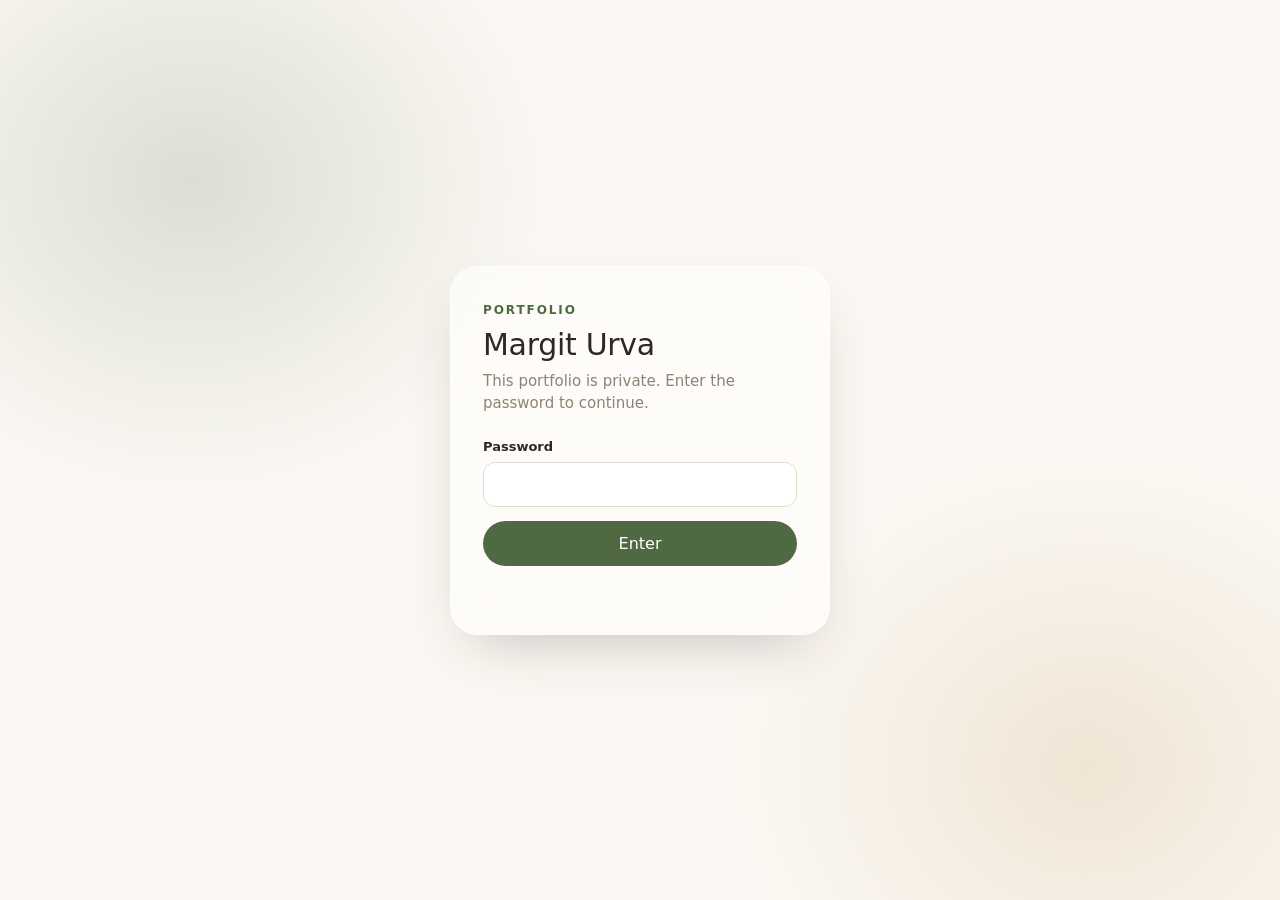
==== index.html @ ab7af3b2 "Publish encrypted portfolio (667d211)" ====
<!doctype html>
<html lang="en">
<head>
  <meta charset="utf-8">
  <meta name="viewport" content="width=device-width, initial-scale=1">
  <meta name="robots" content="noindex, nofollow">
  <title>Margit Urva — Portfolio</title>
  <style>
    :root { --ink: #2e2822; --muted: #8e8274; --bg: #fbf8f3; --line: #e5dccf; --accent: #4f6a43; --soft: #ebdfcf; }
    * { box-sizing: border-box; }
    body {
      margin: 0; min-height: 100vh; display: grid; place-items: center; padding: 16px;
      font-family: system-ui, -apple-system, "Segoe UI", Roboto, sans-serif; color: var(--ink);
      background:
        radial-gradient(40% 50% at 15% 20%, rgba(79, 106, 67, 0.18), transparent 70%),
        radial-gradient(40% 50% at 85% 85%, rgba(201, 164, 106, 0.22), transparent 70%),
        var(--bg);
    }
    .gate {
      width: 100%; max-width: 380px; padding: 36px 32px; border-radius: 28px;
      background: rgba(255, 255, 255, 0.55); border: 1px solid rgba(255, 255, 255, 0.8);
      backdrop-filter: blur(24px) saturate(1.5); -webkit-backdrop-filter: blur(24px) saturate(1.5);
      box-shadow: 0 24px 60px -24px rgba(46, 40, 34, 0.3);
    }
    .eyebrow { font-size: 12px; font-weight: 600; letter-spacing: 0.16em; text-transform: uppercase; color: var(--accent); margin: 0 0 10px; }
    h1 { font-size: 30px; font-weight: 400; letter-spacing: -0.01em; margin: 0 0 8px; }
    p.hint { margin: 0 0 24px; color: var(--muted); font-size: 15px; line-height: 1.5; }
    label { display: block; font-size: 13px; font-weight: 600; margin-bottom: 8px; }
    input {
      width: 100%; font: inherit; font-size: 16px; padding: 12px 14px; border-radius: 12px;
      border: 1px solid var(--line); background: #fff; color: var(--ink);
    }
    input:focus { outline: 3px solid rgba(79, 106, 67, 0.35); border-color: var(--accent); }
    button {
      margin-top: 14px; width: 100%; font: inherit; font-size: 16px; font-weight: 500; padding: 13px;
      border: 0; border-radius: 999px; background: var(--accent); color: #fff; cursor: pointer;
    }
    button[disabled] { opacity: 0.6; cursor: progress; }
    .error { min-height: 20px; margin: 12px 0 0; font-size: 14px; color: #a2452f; }
    .loading { color: var(--muted); font-size: 15px; }
  </style>
</head>
<body>
  <noscript>This portfolio needs JavaScript to open.</noscript>
  <form class="gate" id="gate" hidden>
    <p class="eyebrow">Portfolio</p>
    <h1>Margit Urva</h1>
    <p class="hint">This portfolio is private. Enter the password to continue.</p>
    <label for="pw">Password</label>
    <input id="pw" type="password" autocomplete="current-password" required autofocus>
    <button type="submit">Enter</button>
    <p class="error" id="err" role="alert"></p>
  </form>
  <p class="loading" id="loading">Loading…</p>

  <script>
  (async () => {
    const KEY_STORE = "portfolio-key";
    const gate = document.getElementById("gate");
    const loading = document.getElementById("loading");
    const err = document.getElementById("err");
    const fromB64 = (s) => Uint8Array.from(atob(s), (c) => c.charCodeAt(0));
    const toB64 = (buf) => btoa(String.fromCharCode(...new Uint8Array(buf)));

    const meta = await (await fetch("m.json", { cache: "no-store" })).json();

    async function decrypt(key, bytes) {
      return crypto.subtle.decrypt({ name: "AES-GCM", iv: bytes.slice(0, 12) }, key, bytes.slice(12));
    }
    async function deriveKey(password) {
      const base = await crypto.subtle.importKey("raw", new TextEncoder().encode(password), "PBKDF2", false, ["deriveKey"]);
      return crypto.subtle.deriveKey(
        { name: "PBKDF2", salt: fromB64(meta.salt), iterations: meta.iterations, hash: "SHA-256" },
        base, { name: "AES-GCM", length: 256 }, true, ["decrypt"]
      );
    }
    async function openManifest(key) {
      return JSON.parse(new TextDecoder().decode(await decrypt(key, fromB64(meta.data))));
    }

    // Remember the derived key (never the password) for this browser tab
    async function storedKey() {
      try {
        const raw = sessionStorage.getItem(KEY_STORE);
        return raw ? await crypto.subtle.importKey("raw", fromB64(raw), "AES-GCM", true, ["decrypt"]) : null;
      } catch (e) { return null; }
    }

    async function render(key, manifest) {
      const params = new URLSearchParams(location.search);
      let page = (params.get("p") || "index.html").replace(/^\/+/, "");
      if (!manifest[page]) page = "index.html";
      const dir = page.includes("/") ? page.slice(0, page.lastIndexOf("/") + 1) : "";

      const cache = new Map();
      const fileBytes = async (path) => decrypt(key, new Uint8Array(await (await fetch("d/" + manifest[path].id)).arrayBuffer()));
      const blobUrl = (path, fromDir) => {
        if (cache.has(path)) return cache.get(path);
        const p = (async () => {
          let body = await fileBytes(path);
          if (manifest[path].type === "text/css") {
            // Point url(...) references inside the stylesheet at decrypted blobs too
            let css = new TextDecoder().decode(body);
            const cssDir = path.slice(0, path.lastIndexOf("/") + 1);
            const refs = [...css.matchAll(/url\((['"]?)([^'")]+)\1\)/g)];
            for (const [whole, , ref] of refs) {
              const target = resolve(ref, cssDir);
              if (target && manifest[target.path]) css = css.split(whole).join(`url("${await blobUrl(target.path)}")`);
            }
            body = new TextEncoder().encode(css);
          }
          return URL.createObjectURL(new Blob([body], { type: manifest[path].type }));
        })();
        cache.set(path, p);
        return p;
      };
      function resolve(ref, fromDir) {
        if (/^(https?:|mailto:|tel:|data:|blob:|javascript:|#)/i.test(ref)) return null;
        const u = new URL(ref, "https://site.invalid/" + fromDir);
        let path = decodeURIComponent(u.pathname.slice(1));
        if (path === "" || path.endsWith("/")) path += "index.html";
        return { path, hash: u.hash };
      }

      const html = new TextDecoder().decode(await fileBytes(page));
      const doc = new DOMParser().parseFromString(html, "text/html");
      const jobs = [];
      for (const el of doc.querySelectorAll("[src], [href]")) {
        const attr = el.hasAttribute("src") ? "src" : "href";
        const target = resolve(el.getAttribute(attr), dir);
        if (!target || !manifest[target.path]) continue;
        if (target.path.endsWith(".html")) {
          el.setAttribute(attr, "?p=" + encodeURIComponent(target.path).replace(/%2F/g, "/") + target.hash);
        } else {
          jobs.push(blobUrl(target.path, dir).then((url) => el.setAttribute(attr, url)));
        }
      }
      await Promise.all(jobs);

      const anchor = location.hash.slice(1);
      document.open();
      document.write("<!doctype html>\n" + doc.documentElement.outerHTML);
      document.close();
      if (anchor) setTimeout(() => document.getElementById(anchor)?.scrollIntoView(), 400);
    }

    let key = await storedKey();
    if (key) {
      try { return await render(key, await openManifest(key)); }
      catch (e) { try { sessionStorage.removeItem(KEY_STORE); } catch (_) {} key = null; }
    }

    loading.hidden = true;
    gate.hidden = false;
    gate.addEventListener("submit", async (e) => {
      e.preventDefault();
      const button = gate.querySelector("button");
      button.disabled = true; err.textContent = "";
      try {
        const k = await deriveKey(document.getElementById("pw").value);
        const manifest = await openManifest(k);
        try { sessionStorage.setItem(KEY_STORE, toB64(await crypto.subtle.exportKey("raw", k))); } catch (_) {}
        gate.hidden = true; loading.hidden = false;
        await render(k, manifest);
      } catch (e2) {
        err.textContent = "That password didn't work. Try again.";
        button.disabled = false;
        document.getElementById("pw").select();
      }
    });
  })();
  </script>
</body>
</html>
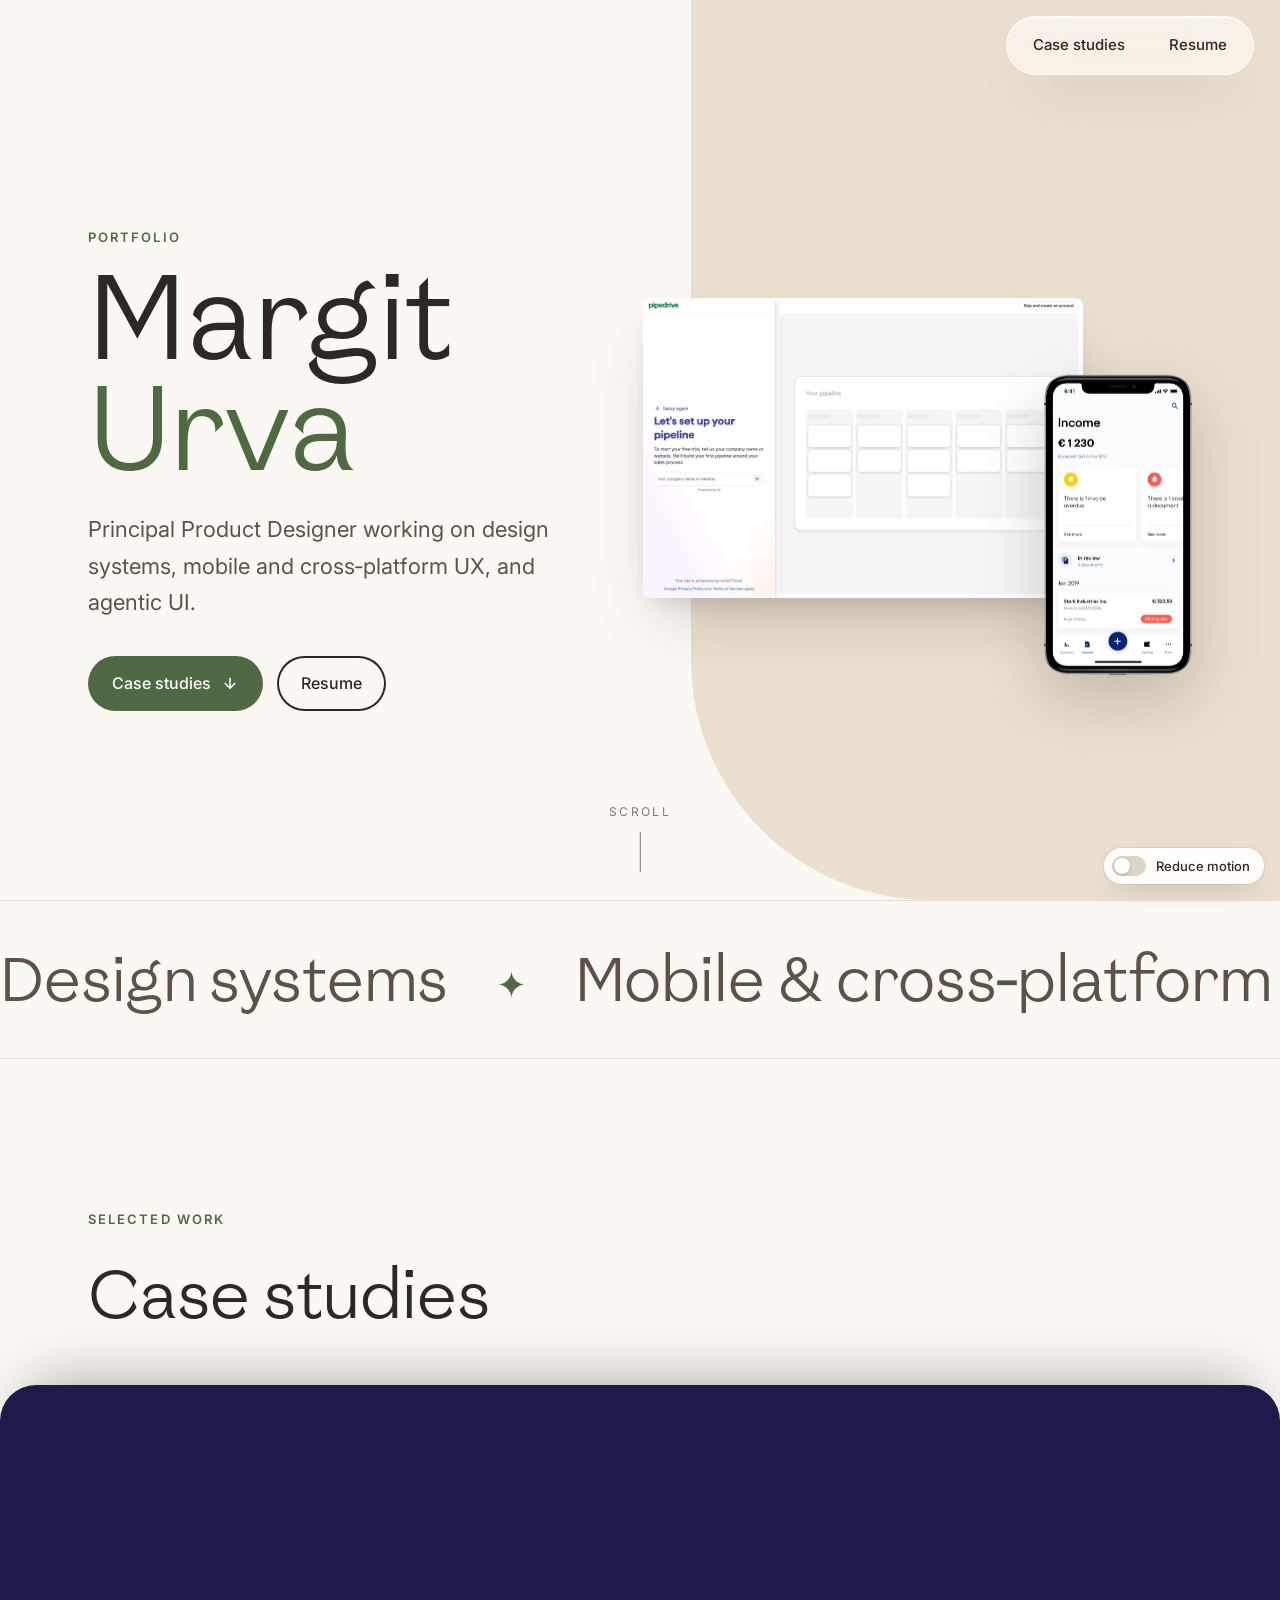
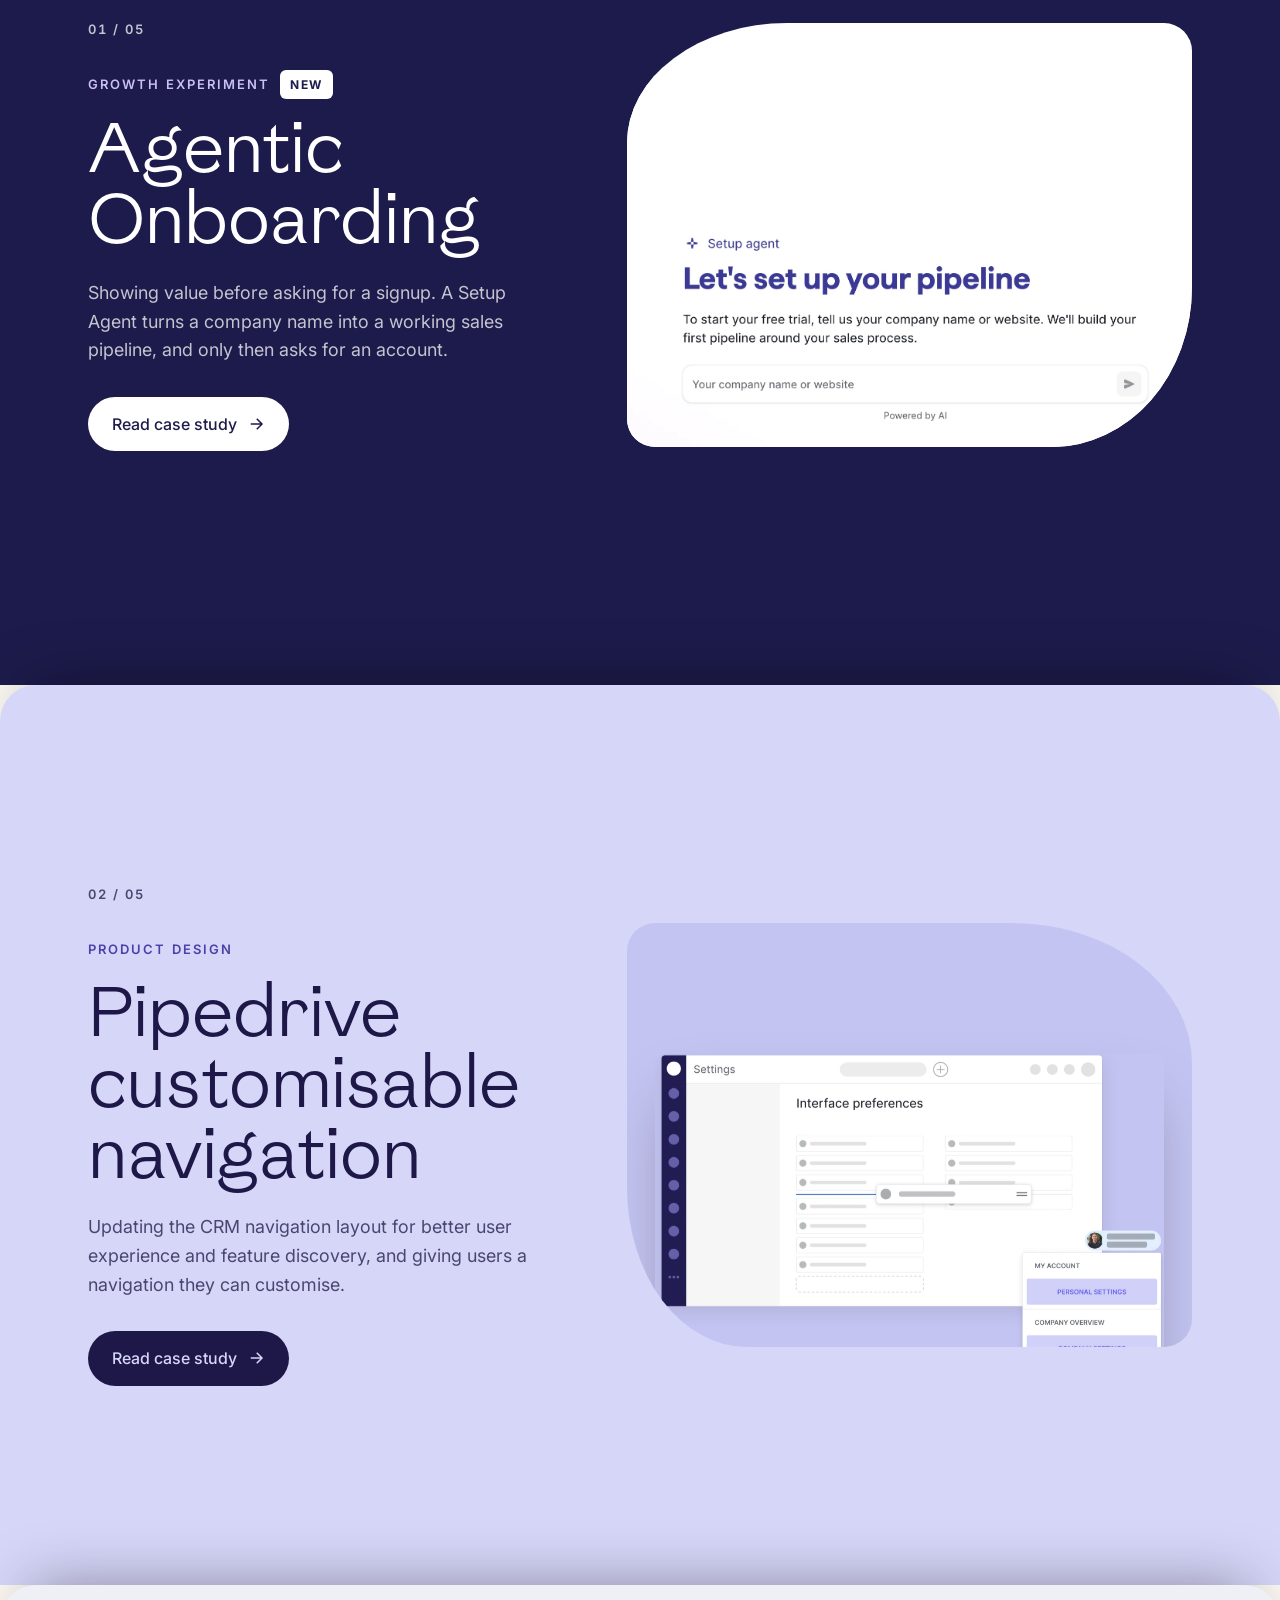
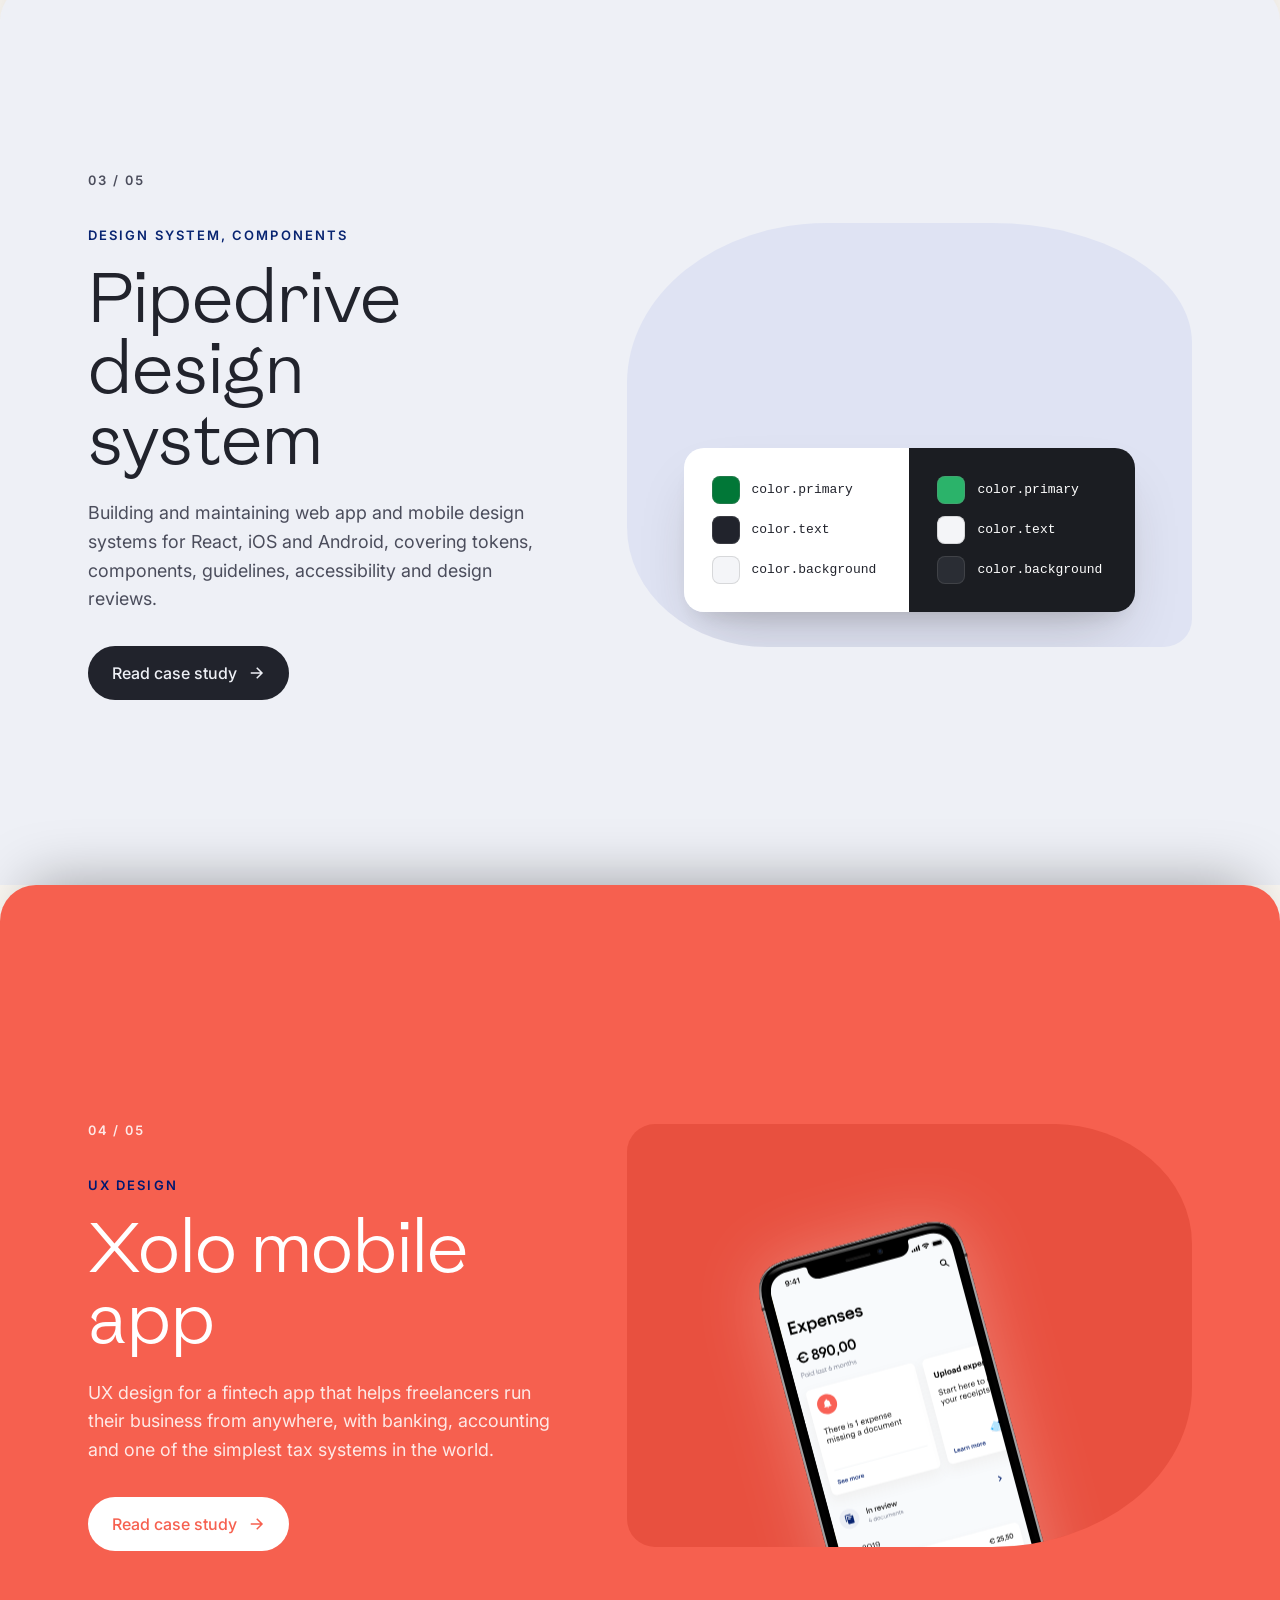
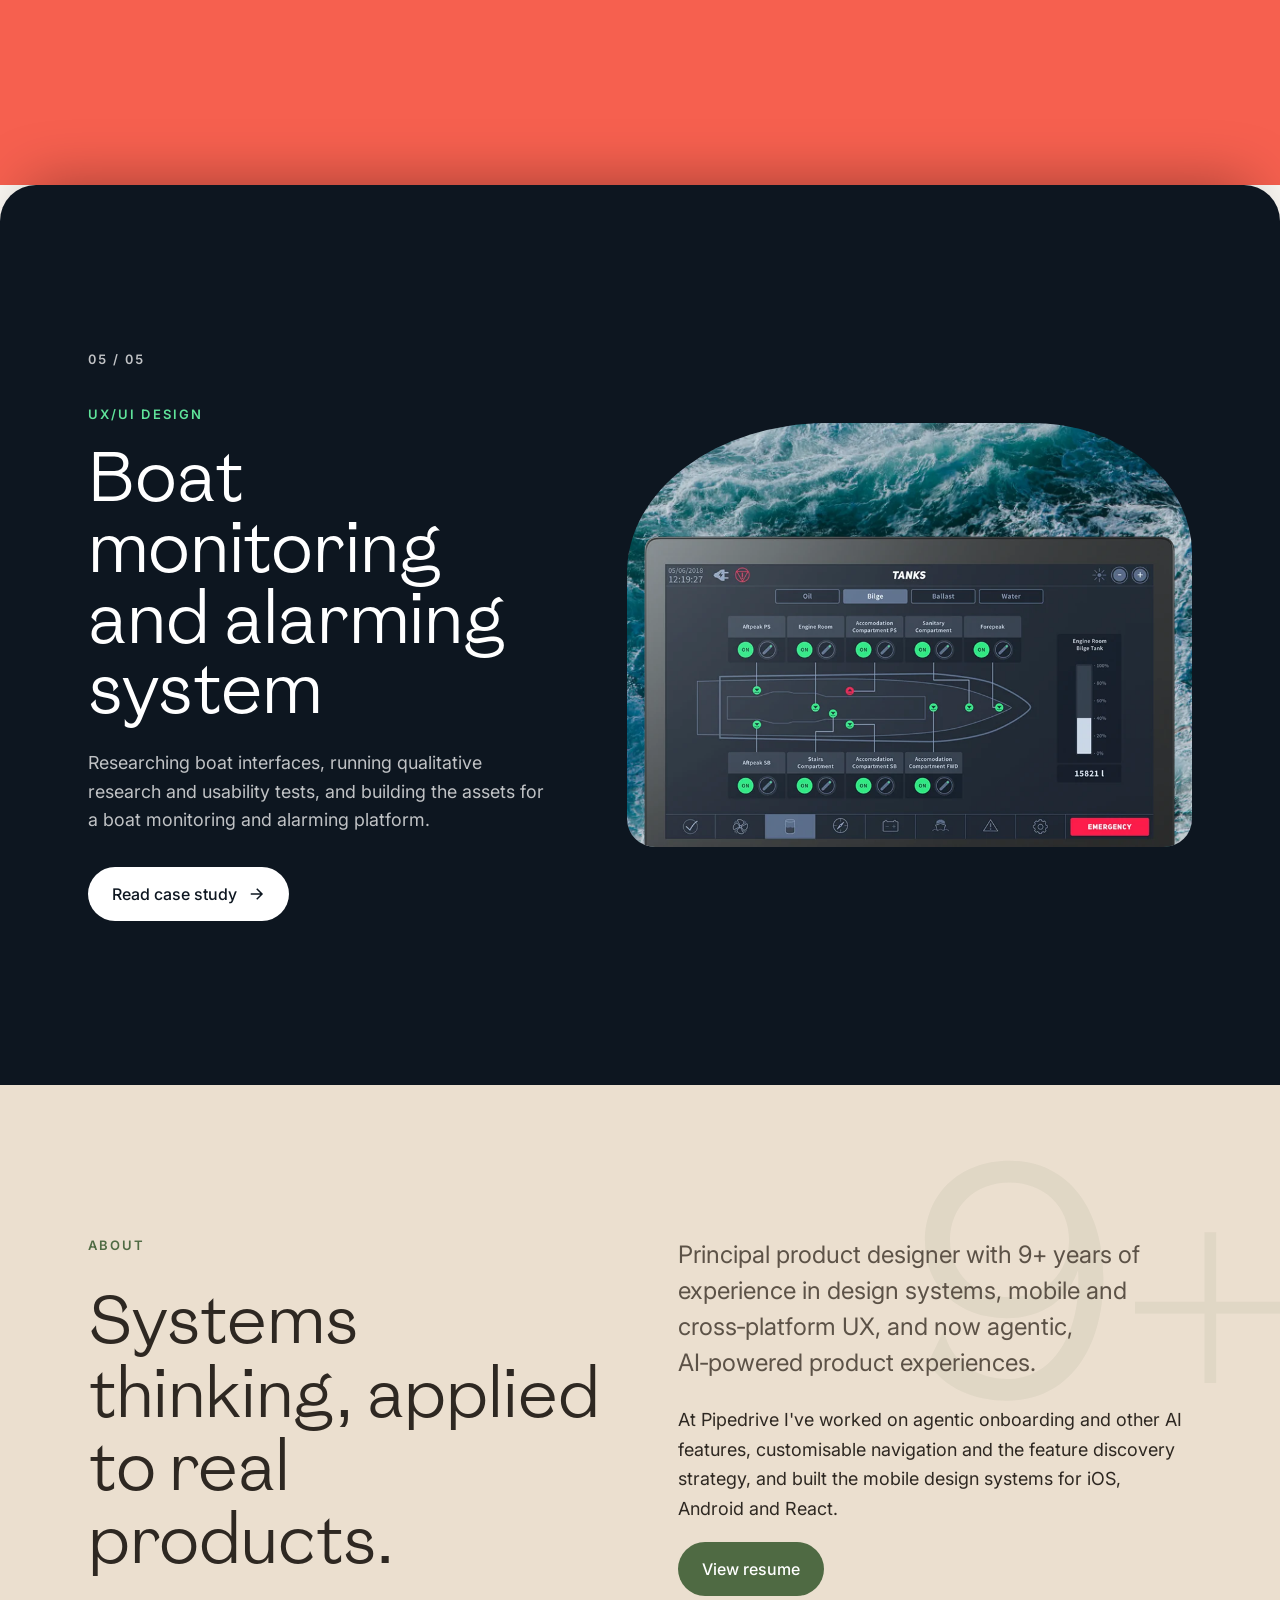
==== commit c62feaef: "Publish portfolio (e7a1ee7)" ====
--- a/index.html
+++ b/index.html
@@ -3,172 +3,183 @@
 <head>
   <meta charset="utf-8">
   <meta name="viewport" content="width=device-width, initial-scale=1">
-  <meta name="robots" content="noindex, nofollow">
   <title>Margit Urva — Portfolio</title>
-  <style>
-    :root { --ink: #2e2822; --muted: #8e8274; --bg: #fbf8f3; --line: #e5dccf; --accent: #4f6a43; --soft: #ebdfcf; }
-    * { box-sizing: border-box; }
-    body {
-      margin: 0; min-height: 100vh; display: grid; place-items: center; padding: 16px;
-      font-family: system-ui, -apple-system, "Segoe UI", Roboto, sans-serif; color: var(--ink);
-      background:
-        radial-gradient(40% 50% at 15% 20%, rgba(79, 106, 67, 0.18), transparent 70%),
-        radial-gradient(40% 50% at 85% 85%, rgba(201, 164, 106, 0.22), transparent 70%),
-        var(--bg);
-    }
-    .gate {
-      width: 100%; max-width: 380px; padding: 36px 32px; border-radius: 28px;
-      background: rgba(255, 255, 255, 0.55); border: 1px solid rgba(255, 255, 255, 0.8);
-      backdrop-filter: blur(24px) saturate(1.5); -webkit-backdrop-filter: blur(24px) saturate(1.5);
-      box-shadow: 0 24px 60px -24px rgba(46, 40, 34, 0.3);
-    }
-    .eyebrow { font-size: 12px; font-weight: 600; letter-spacing: 0.16em; text-transform: uppercase; color: var(--accent); margin: 0 0 10px; }
-    h1 { font-size: 30px; font-weight: 400; letter-spacing: -0.01em; margin: 0 0 8px; }
-    p.hint { margin: 0 0 24px; color: var(--muted); font-size: 15px; line-height: 1.5; }
-    label { display: block; font-size: 13px; font-weight: 600; margin-bottom: 8px; }
-    input {
-      width: 100%; font: inherit; font-size: 16px; padding: 12px 14px; border-radius: 12px;
-      border: 1px solid var(--line); background: #fff; color: var(--ink);
-    }
-    input:focus { outline: 3px solid rgba(79, 106, 67, 0.35); border-color: var(--accent); }
-    button {
-      margin-top: 14px; width: 100%; font: inherit; font-size: 16px; font-weight: 500; padding: 13px;
-      border: 0; border-radius: 999px; background: var(--accent); color: #fff; cursor: pointer;
-    }
-    button[disabled] { opacity: 0.6; cursor: progress; }
-    .error { min-height: 20px; margin: 12px 0 0; font-size: 14px; color: #a2452f; }
-    .loading { color: var(--muted); font-size: 15px; }
-  </style>
+  <meta name="description" content="Margit Urva is a Principal Product Designer specialising in design systems, mobile and cross-platform UX.">
+  <link rel="preconnect" href="https://fonts.googleapis.com">
+  <link rel="preconnect" href="https://fonts.gstatic.com" crossorigin>
+  <link href="https://fonts.googleapis.com/css2?family=Inter:wght@300;400;500;600;700&display=swap" rel="stylesheet">
+  <link rel="stylesheet" href="assets/css/style.css?v=20261107a">
+  <script>try{var m=localStorage.getItem("reduce-motion");if(m==="1"||(m===null&&matchMedia("(prefers-reduced-motion: reduce)").matches))document.documentElement.classList.add("reduce-motion")}catch(e){}</script>
 </head>
-<body>
-  <noscript>This portfolio needs JavaScript to open.</noscript>
-  <form class="gate" id="gate" hidden>
-    <p class="eyebrow">Portfolio</p>
-    <h1>Margit Urva</h1>
-    <p class="hint">This portfolio is private. Enter the password to continue.</p>
-    <label for="pw">Password</label>
-    <input id="pw" type="password" autocomplete="current-password" required autofocus>
-    <button type="submit">Enter</button>
-    <p class="error" id="err" role="alert"></p>
-  </form>
-  <p class="loading" id="loading">Loading…</p>
+<body class="theme-navigation">
+  <a class="skip-link" href="#work">Skip to case studies</a>
 
-  <script>
-  (async () => {
-    const KEY_STORE = "portfolio-key";
-    const gate = document.getElementById("gate");
-    const loading = document.getElementById("loading");
-    const err = document.getElementById("err");
-    const fromB64 = (s) => Uint8Array.from(atob(s), (c) => c.charCodeAt(0));
-    const toB64 = (buf) => btoa(String.fromCharCode(...new Uint8Array(buf)));
+  <header class="site-header">
+    <div class="container">
+      <nav class="nav" aria-label="Main">
+        <a href="#work">Case studies</a>
+        <a href="resume.html">Resume</a>
+      </nav>
+    </div>
+  </header>
 
-    const meta = await (await fetch("m.json", { cache: "no-store" })).json();
+  <main>
+    <!-- Hero -->
+    <section class="home-hero">
+      <div class="home-hero__panel" data-speed="0.08" aria-hidden="true"></div>
 
-    async function decrypt(key, bytes) {
-      return crypto.subtle.decrypt({ name: "AES-GCM", iv: bytes.slice(0, 12) }, key, bytes.slice(12));
-    }
-    async function deriveKey(password) {
-      const base = await crypto.subtle.importKey("raw", new TextEncoder().encode(password), "PBKDF2", false, ["deriveKey"]);
-      return crypto.subtle.deriveKey(
-        { name: "PBKDF2", salt: fromB64(meta.salt), iterations: meta.iterations, hash: "SHA-256" },
-        base, { name: "AES-GCM", length: 256 }, true, ["decrypt"]
-      );
-    }
-    async function openManifest(key) {
-      return JSON.parse(new TextDecoder().decode(await decrypt(key, fromB64(meta.data))));
-    }
+      <div class="container home-hero__inner">
+        <div class="home-hero__text">
+          <p class="eyebrow intro intro--eyebrow">Portfolio</p>
+          <h1 class="intro-name" aria-label="Margit Urva"><span aria-hidden="true"><span class="ch" style="--i:0">M</span><span class="ch" style="--i:1">a</span><span class="ch" style="--i:2">r</span><span class="ch" style="--i:3">g</span><span class="ch" style="--i:4">i</span><span class="ch" style="--i:5">t</span><br><em><span class="ch" style="--i:6">U</span><span class="ch" style="--i:7">r</span><span class="ch kern-rv" style="--i:8">v</span><span class="ch" style="--i:9">a</span></em></span></h1>
+          <p class="home-hero__role intro intro--role">Principal Product Designer working on design systems, mobile and cross‑platform UX, and agentic UI.</p>
+          <div class="home-hero__cta intro intro--cta">
+            <a class="btn" href="#work">Case studies
+              <svg viewBox="0 0 24 24" fill="none" stroke="currentColor" stroke-width="2" aria-hidden="true"><path d="M12 5v14M5 12l7 7 7-7"/></svg>
+            </a>
+            <a class="btn btn--ghost" href="resume.html">Resume</a>
+          </div>
+        </div>
 
-    // Remember the derived key (never the password) for this browser tab
-    async function storedKey() {
-      try {
-        const raw = sessionStorage.getItem(KEY_STORE);
-        return raw ? await crypto.subtle.importKey("raw", fromB64(raw), "AES-GCM", true, ["decrypt"]) : null;
-      } catch (e) { return null; }
-    }
+        <div class="home-hero__stage intro-stage" aria-hidden="true">
+          <img class="stage-shot" src="assets/img/agentic/entry.jpg" alt="" style="width:80%;left:0;top:12%" data-speed="0.06">
+          <img class="stage-phone" src="assets/img/xolo/phone-income.webp" alt="" style="width:27%;right:0;top:30%" data-speed="0.2">
+        </div>
+      </div>
+      <div class="scroll-cue" aria-hidden="true">Scroll</div>
+    </section>
 
-    async function render(key, manifest) {
-      const params = new URLSearchParams(location.search);
-      let page = (params.get("p") || "index.html").replace(/^\/+/, "");
-      if (!manifest[page]) page = "index.html";
-      const dir = page.includes("/") ? page.slice(0, page.lastIndexOf("/") + 1) : "";
+    <div class="marquee" aria-hidden="true">
+      <div class="marquee__track">
+        <span>Design systems</span><span>Mobile &amp; cross‑platform</span><span>Information architecture</span><span>Onboarding</span><span>Usability research</span><span>Accessibility</span>
+        <span>Design systems</span><span>Mobile &amp; cross‑platform</span><span>Information architecture</span><span>Onboarding</span><span>Usability research</span><span>Accessibility</span>
+      </div>
+    </div>
 
-      const cache = new Map();
-      const fileBytes = async (path) => decrypt(key, new Uint8Array(await (await fetch("d/" + manifest[path].id)).arrayBuffer()));
-      const blobUrl = (path, fromDir) => {
-        if (cache.has(path)) return cache.get(path);
-        const p = (async () => {
-          let body = await fileBytes(path);
-          if (manifest[path].type === "text/css") {
-            // Point url(...) references inside the stylesheet at decrypted blobs too
-            let css = new TextDecoder().decode(body);
-            const cssDir = path.slice(0, path.lastIndexOf("/") + 1);
-            const refs = [...css.matchAll(/url\((['"]?)([^'")]+)\1\)/g)];
-            for (const [whole, , ref] of refs) {
-              const target = resolve(ref, cssDir);
-              if (target && manifest[target.path]) css = css.split(whole).join(`url("${await blobUrl(target.path)}")`);
-            }
-            body = new TextEncoder().encode(css);
-          }
-          return URL.createObjectURL(new Blob([body], { type: manifest[path].type }));
-        })();
-        cache.set(path, p);
-        return p;
-      };
-      function resolve(ref, fromDir) {
-        if (/^(https?:|mailto:|tel:|data:|blob:|javascript:|#)/i.test(ref)) return null;
-        const u = new URL(ref, "https://site.invalid/" + fromDir);
-        let path = decodeURIComponent(u.pathname.slice(1));
-        if (path === "" || path.endsWith("/")) path += "index.html";
-        return { path, hash: u.hash };
-      }
+    <!-- Work -->
+    <section class="cases" id="work" aria-label="Case studies">
+      <div class="container cases__intro">
+        <p class="eyebrow reveal">Selected work</p>
+        <h2 class="reveal reveal-delay-1">Case studies</h2>
+      </div>
+      <div class="cases__stack">
+          <a class="case-panel" href="work/agentic-onboarding.html" style="--p-bg:#1d1b4b;--p-ink:#ffffff;--p-muted:rgba(255,255,255,.74);--p-accent:#c9c0f6;--p-tile:#ffffff">
+            <div class="container case-panel__inner">
+              <div class="case-panel__text reveal">
+                <span class="case-panel__index">01 / 05</span>
+                <span class="eyebrow">Growth experiment</span><span class="badge">New</span>
+                <h3>Agentic Onboarding</h3>
+                <p>Showing value before asking for a signup. A Setup Agent turns a company name into a working sales pipeline, and only then asks for an account.</p>
+                <span class="case-panel__cta">Read case study <svg viewBox="0 0 24 24" fill="none" stroke="currentColor" stroke-width="2" aria-hidden="true"><path d="M5 12h14M13 5l7 7-7 7"/></svg></span>
+              </div>
+              <div class="case-panel__media">
+                
+                <div class="case-panel__layer" data-speed="0.14">
+                  <img src="assets/img/agentic/setup-agent-cover.webp" alt="Setup agent entry screen: Let's set up your pipeline" loading="lazy" class="case-panel__cover">
+                </div>
+              </div>
+            </div>
+          </a>
+          <a class="case-panel" href="work/customisable-navigation.html" style="--p-bg:#d6d6f9;--p-ink:#1e1848;--p-muted:#4a4670;--p-accent:#4a42a8;--p-tile:#c4c4f2">
+            <div class="container case-panel__inner">
+              <div class="case-panel__text reveal">
+                <span class="case-panel__index">02 / 05</span>
+                <span class="eyebrow">Product design</span>
+                <h3>Pipedrive customisable navigation</h3>
+                <p>Updating the CRM navigation layout for better user experience and feature discovery, and giving users a navigation they can customise.</p>
+                <span class="case-panel__cta">Read case study <svg viewBox="0 0 24 24" fill="none" stroke="currentColor" stroke-width="2" aria-hidden="true"><path d="M5 12h14M13 5l7 7-7 7"/></svg></span>
+              </div>
+              <div class="case-panel__media">
+                
+                <div class="case-panel__layer" data-speed="0.14">
+                  <img src="assets/img/navigation/interface.webp" alt="Interface preferences page for customising the Pipedrive navigation" loading="lazy" class="case-panel__shot" style="max-width:90%">
+                </div>
+              </div>
+            </div>
+          </a>
+          <a class="case-panel" href="work/design-system.html" style="--p-bg:#eef0f6;--p-ink:#21232c;--p-muted:#4b4d5c;--p-accent:#082471;--p-tile:#dfe3f3">
+            <div class="container case-panel__inner">
+              <div class="case-panel__text reveal">
+                <span class="case-panel__index">03 / 05</span>
+                <span class="eyebrow">Design system, components</span>
+                <h3>Pipedrive design system</h3>
+                <p>Building and maintaining web app and mobile design systems for React, iOS and Android, covering tokens, components, guidelines, accessibility and design reviews.</p>
+                <span class="case-panel__cta">Read case study <svg viewBox="0 0 24 24" fill="none" stroke="currentColor" stroke-width="2" aria-hidden="true"><path d="M5 12h14M13 5l7 7-7 7"/></svg></span>
+              </div>
+              <div class="case-panel__media">
+                
+                <div class="case-panel__layer" data-speed="0.14">
+                  <div class="theme-split" style="width:80%">
+                  <div class="light">
+                    <div class="tok"><i style="background:#017737"></i>color.primary</div>
+                    <div class="tok"><i style="background:#21232c"></i>color.text</div>
+                    <div class="tok"><i style="background:#f4f5f8"></i>color.background</div>
+                  </div>
+                  <div class="dark">
+                    <div class="tok"><i style="background:#2bb36a"></i>color.primary</div>
+                    <div class="tok"><i style="background:#f4f5f8"></i>color.text</div>
+                    <div class="tok"><i style="background:#2a2d34"></i>color.background</div>
+                  </div>
+                </div>
+                </div>
+              </div>
+            </div>
+          </a>
+          <a class="case-panel" href="work/xolo.html" style="--p-bg:#f6604f;--p-ink:#ffffff;--p-muted:rgba(255,255,255,.86);--p-accent:#001870;--p-tile:#e8503f">
+            <div class="container case-panel__inner">
+              <div class="case-panel__text reveal">
+                <span class="case-panel__index">04 / 05</span>
+                <span class="eyebrow">UX design</span>
+                <h3>Xolo mobile app</h3>
+                <p>UX design for a fintech app that helps freelancers run their business from anywhere, with banking, accounting and one of the simplest tax systems in the world.</p>
+                <span class="case-panel__cta">Read case study <svg viewBox="0 0 24 24" fill="none" stroke="currentColor" stroke-width="2" aria-hidden="true"><path d="M5 12h14M13 5l7 7-7 7"/></svg></span>
+              </div>
+              <div class="case-panel__media">
+                
+                <div class="case-panel__layer" data-speed="0.14">
+                  <img src="assets/img/xolo/phone-expenses.svg" alt="Xolo app Expenses screen on an iPhone" loading="lazy" class="case-panel__shot case-panel__shot--plain" style="max-width:80%">
+                </div>
+              </div>
+            </div>
+          </a>
+          <a class="case-panel" href="work/boat-monitoring.html" style="--p-bg:#0d1620;--p-ink:#ffffff;--p-muted:rgba(255,255,255,.74);--p-accent:#5fe39a;--p-tile:#0d1620">
+            <div class="container case-panel__inner">
+              <div class="case-panel__text reveal">
+                <span class="case-panel__index">05 / 05</span>
+                <span class="eyebrow">UX/UI design</span>
+                <h3>Boat monitoring and alarming system</h3>
+                <p>Researching boat interfaces, running qualitative research and usability tests, and building the assets for a boat monitoring and alarming platform.</p>
+                <span class="case-panel__cta">Read case study <svg viewBox="0 0 24 24" fill="none" stroke="currentColor" stroke-width="2" aria-hidden="true"><path d="M5 12h14M13 5l7 7-7 7"/></svg></span>
+              </div>
+              <div class="case-panel__media">
+                <img class="case-panel__bg" src="assets/img/boat/sea.webp" alt="" loading="lazy">
+                <div class="case-panel__layer" style="inset:0; place-items:end center">
+                  <img src="assets/img/boat/tanks.webp" alt="Boat monitoring Tanks view on a console display" loading="lazy" class="case-panel__shot case-panel__shot--plain" style="max-width:94%">
+                </div>
+              </div>
+            </div>
+          </a>
+      </div>
+    </section>
 
-      const html = new TextDecoder().decode(await fileBytes(page));
-      const doc = new DOMParser().parseFromString(html, "text/html");
-      const jobs = [];
-      for (const el of doc.querySelectorAll("[src], [href]")) {
-        const attr = el.hasAttribute("src") ? "src" : "href";
-        const target = resolve(el.getAttribute(attr), dir);
-        if (!target || !manifest[target.path]) continue;
-        if (target.path.endsWith(".html")) {
-          el.setAttribute(attr, "?p=" + encodeURIComponent(target.path).replace(/%2F/g, "/") + target.hash);
-        } else {
-          jobs.push(blobUrl(target.path, dir).then((url) => el.setAttribute(attr, url)));
-        }
-      }
-      await Promise.all(jobs);
+    <!-- About -->
+    <section class="chapter chapter--accent">
+      <span class="ghost" data-speed="-0.2" aria-hidden="true">9+</span>
+      <div class="container split">
+        <div class="reveal">
+          <p class="eyebrow">About</p>
+          <h2>Systems thinking, applied to real products.</h2>
+        </div>
+        <div class="reveal reveal-delay-1">
+          <p class="lead">Principal product designer with 9+ years of experience in design systems, mobile and cross‑platform UX, and now agentic, AI‑powered product experiences.</p>
+          <p>At Pipedrive I've worked on agentic onboarding and other AI features, customisable navigation and the feature discovery strategy, and built the mobile design systems for iOS, Android and React.</p>
+          <a class="btn" href="resume.html">View resume</a>
+        </div>
+      </div>
+    </section>
+  </main>
 
-      const anchor = location.hash.slice(1);
-      document.open();
-      document.write("<!doctype html>\n" + doc.documentElement.outerHTML);
-      document.close();
-      if (anchor) setTimeout(() => document.getElementById(anchor)?.scrollIntoView(), 400);
-    }
 
-    let key = await storedKey();
-    if (key) {
-      try { return await render(key, await openManifest(key)); }
-      catch (e) { try { sessionStorage.removeItem(KEY_STORE); } catch (_) {} key = null; }
-    }
-
-    loading.hidden = true;
-    gate.hidden = false;
-    gate.addEventListener("submit", async (e) => {
-      e.preventDefault();
-      const button = gate.querySelector("button");
-      button.disabled = true; err.textContent = "";
-      try {
-        const k = await deriveKey(document.getElementById("pw").value);
-        const manifest = await openManifest(k);
-        try { sessionStorage.setItem(KEY_STORE, toB64(await crypto.subtle.exportKey("raw", k))); } catch (_) {}
-        gate.hidden = true; loading.hidden = false;
-        await render(k, manifest);
-      } catch (e2) {
-        err.textContent = "That password didn't work. Try again.";
-        button.disabled = false;
-        document.getElementById("pw").select();
-      }
-    });
-  })();
-  </script>
+  <script src="assets/js/main.js?v=20261107a"></script>
 </body>
 </html>
--- a/assets/css/style.css
+++ b/assets/css/style.css
@@ -0,0 +1,982 @@
+/* ==========================================================================
+   Margit Urva — Portfolio
+   Plain CSS, no build step. Per-page themes are set with a class on <body>.
+   ========================================================================== */
+
+/* Headline face: Absans by Collletttivo (SIL OFL 1.1, see assets/fonts/absans/LICENSE.txt).
+   Single weight, so it serves every weight to avoid faux bold. */
+@font-face { font-family: "Absans"; src: url("../fonts/absans/Absans-Regular.woff2") format("woff2"); font-weight: 100 1000; font-style: normal; font-display: swap; }
+
+:root {
+  --ink: #2e2822;
+  --ink-2: #5c5247;
+  --muted: #8e8274;
+  --bg: #fbf8f3;
+  --soft: #f3ede4;
+  --line: #e5dccf;
+
+  --accent: #4f6a43;
+  --accent-ink: #ffffff;
+  --accent-soft: #ebdfcf;
+  --hero-bg: #ebdfcf;
+  --hero-ink: #2e2822;
+
+  --radius: 20px;
+  --radius-sm: 12px;
+  --radius-shot: 8px; /* screenshots and product visuals */
+  --shadow: 0 30px 60px -20px rgba(46, 40, 34, 0.25), 0 12px 24px -12px rgba(46, 40, 34, 0.15);
+  --shadow-sm: 0 8px 24px -10px rgba(46, 40, 34, 0.2);
+
+  --max: 1200px;
+  --gutter: clamp(16px, 4vw, 48px);
+  --font: "Inter", system-ui, -apple-system, "Segoe UI", Roboto, sans-serif;
+  --font-display: "Absans", "Inter", system-ui, sans-serif;
+  --ease: cubic-bezier(0.2, 0.7, 0.1, 1);
+}
+
+/* Per-page themes ------------------------------------------------------- */
+/* Case study palettes, each taken from that project's own designs.
+   --dark drives dark bands and the "next case study" footer section. */
+:root { --dark: #2a241e; --shape: #dcc8b0; }
+
+/* Agentic onboarding: Pipedrive Setup agent indigo, lavender gradient, Pipedrive green */
+.theme-agentic {
+  --ink: #1d1b3a; --ink-2: #4a4866; --muted: #7c7a96;
+  --bg: #fbfaff; --soft: #f3f1fb; --line: #e4e0f3;
+  --accent: #33338f; --accent-soft: #ece8fa;
+  --hero-bg: #1d1b4b; --hero-ink: #ffffff; --dark: #1d1b4b;
+  --glow-a: #8f7fe0; --glow-b: #2a8a4f;
+}
+/* Navigation: interface lavender with the deep indigo navigation rail */
+.theme-nav {
+  --ink: #1e1848; --ink-2: #4a4670; --muted: #7d7a9c;
+  --bg: #fbfbff; --soft: #f2f2fd; --line: #e1e1f3;
+  --accent: #4a42a8; --accent-soft: #e4e4fb;
+  --hero-bg: #d6d6f9; --hero-ink: #1e1848; --dark: #201850; --shape: #c4c4f2;
+}
+/* Design system: DS scheme neutrals, navy and periwinkle */
+.theme-ds {
+  --ink: #21232c; --ink-2: #4b4d5c; --muted: #6f6e85;
+  --bg: #fbfbfc; --soft: #f2f3f7; --line: #e2e4ec;
+  --accent: #082471; --accent-soft: #e6e9fe;
+  --hero-bg: #eef0f6; --hero-ink: #21232c; --dark: #21232c;
+}
+/* Xolo: coral from the original case study, Xolo brand navy */
+.theme-xolo {
+  --ink: #101b3a; --ink-2: #444c63; --muted: #777d8e;
+  --bg: #fbfbfd; --soft: #f3f4f8; --line: #e3e6ee;
+  --accent: #082471; --accent-soft: #ffe4df;
+  --hero-bg: #f6604f; --hero-ink: #ffffff; --dark: #001870;
+}
+/* Boat: console night blues, status green and alarm red */
+.theme-boat {
+  --ink: #121a24; --ink-2: #44505f; --muted: #6b7686;
+  --bg: #f9fafb; --soft: #f1f4f7; --line: #dfe5ec;
+  --accent: #13804a; --accent-soft: #e3edf4;
+  --hero-bg: #0d1620; --hero-ink: #ffffff; --dark: #0d1620;
+  --wave-a: #142233; --wave-b: #1b2c40;
+}
+
+/* Base ------------------------------------------------------------------ */
+*,
+*::before,
+*::after { box-sizing: border-box; }
+
+html { -webkit-text-size-adjust: 100%; scroll-behavior: smooth; }
+html.reduce-motion { scroll-behavior: auto; }
+
+body {
+  margin: 0;
+  font-family: var(--font);
+  font-size: 18px;
+  line-height: 1.65;
+  color: var(--ink);
+  background: var(--bg);
+  overflow-x: hidden;
+  -webkit-font-smoothing: antialiased;
+}
+
+img { max-width: 100%; display: block; }
+a { color: inherit; }
+p { margin: 0 0 1em; }
+h1, h2, h3, h4 { margin: 0; font-weight: 400; letter-spacing: -0.02em; line-height: 1.1; }
+/* Headlines use the display face (Absans); small card and label headings stay in Inter */
+/* Pair adjustment hook for the name (not needed with Absans) */
+.kern-rv { margin-left: 0; }
+/* Display face keeps its own spacing; negative tracking makes letter pairs collide */
+h1, h2, .case-panel h3, .quote, .stat strong, .marquee { font-family: var(--font-display); letter-spacing: 0; font-kerning: normal; }
+
+.container {
+  width: 100%;
+  max-width: var(--max);
+  margin: 0 auto;
+  padding: 0 var(--gutter);
+}
+
+.eyebrow {
+  display: inline-block;
+  font-size: 13px;
+  font-weight: 600;
+  letter-spacing: 0.16em;
+  text-transform: uppercase;
+  color: var(--accent);
+}
+
+.lead { font-size: clamp(20px, 2vw, 24px); line-height: 1.5; color: var(--ink-2); }
+.muted { color: var(--muted); }
+
+.skip-link {
+  position: absolute; left: -999px; top: 8px;
+  background: var(--ink); color: #fff; padding: 8px 14px; border-radius: 8px; z-index: 100;
+}
+.skip-link:focus { left: 8px; }
+
+:focus-visible { outline: 3px solid var(--accent); outline-offset: 3px; border-radius: 4px; }
+
+/* Header: floating action bar ------------------------------------------ */
+.site-header {
+  position: fixed;
+  inset: 16px 0 auto 0;
+  z-index: 50;
+  pointer-events: none; /* only the bar itself takes clicks */
+}
+/* Pinned to the top-right corner of the viewport, independent of the content width */
+.site-header .container { display: flex; justify-content: flex-end; max-width: none; padding: 0 clamp(16px, 2vw, 32px); }
+.nav {
+  pointer-events: auto;
+  display: flex; gap: 4px; padding: 6px;
+  border-radius: 999px;
+  /* Same frosted glass as the resume sidebar, a touch more opaque so the
+     links stay readable over the dark case study headers */
+  background: rgba(255, 255, 255, 0.55);
+  backdrop-filter: blur(28px) saturate(1.6);
+  -webkit-backdrop-filter: blur(28px) saturate(1.6);
+  border: 1px solid rgba(255, 255, 255, 0.75);
+  box-shadow: 0 24px 60px -24px rgba(46, 40, 34, 0.3), inset 0 1px 0 rgba(255, 255, 255, 0.9);
+  transition: box-shadow 0.3s;
+}
+.site-header.is-scrolled .nav {
+  box-shadow: 0 24px 60px -20px rgba(46, 40, 34, 0.4), inset 0 1px 0 rgba(255, 255, 255, 0.9);
+}
+.nav a {
+  text-decoration: none; font-size: 15px; font-weight: 500; color: var(--ink);
+  padding: 10px 20px; border-radius: 999px;
+  transition: background 0.2s, color 0.2s;
+}
+.nav a:hover { background: rgba(46, 40, 34, 0.07); }
+.nav a[aria-current="page"] { background: var(--ink); color: #fff; }
+
+.progress {
+  position: fixed; top: 0; left: 0; height: 3px; width: 100%;
+  background: var(--accent); transform-origin: 0 50%; transform: scaleX(0);
+  z-index: 60;
+}
+
+/* Buttons --------------------------------------------------------------- */
+.btn {
+  display: inline-flex; align-items: center; gap: 10px;
+  padding: 14px 24px; border-radius: 999px;
+  background: var(--accent); color: var(--accent-ink);
+  text-decoration: none; font-weight: 500; font-size: 16px;
+  transition: transform 0.2s var(--ease), box-shadow 0.2s;
+}
+.btn:hover { transform: translateY(-2px); box-shadow: var(--shadow-sm); }
+.btn--ghost { background: transparent; color: inherit; box-shadow: inset 0 0 0 2px currentColor; }
+.btn svg { width: 18px; height: 18px; }
+
+/* Parallax + reveal ----------------------------------------------------- */
+[data-speed] { will-change: transform; }
+
+.reveal { opacity: 0; transform: translateY(48px); transition: opacity 0.9s var(--ease), transform 0.9s var(--ease); }
+.reveal.is-visible { opacity: 1; transform: none; }
+/* When an element both reveals and parallaxes, JS owns transform; only fade. */
+.reveal[data-speed] { transform: none; transition-property: opacity; }
+.reveal-delay-1 { transition-delay: 0.1s; }
+.reveal-delay-2 { transition-delay: 0.2s; }
+.reveal-delay-3 { transition-delay: 0.3s; }
+
+
+/* ==========================================================================
+   Case study hero
+   ========================================================================== */
+.cs-hero {
+  position: relative;
+  min-height: 100vh;
+  min-height: 100svh;
+  display: flex; align-items: center;
+  background: var(--hero-bg);
+  color: var(--hero-ink);
+  overflow: hidden;
+  isolation: isolate;
+}
+.cs-hero__inner {
+  position: relative; z-index: 2;
+  display: grid; grid-template-columns: 1.05fr 1fr; gap: 48px; align-items: center;
+  padding-top: 120px; padding-bottom: 80px;
+}
+.cs-hero .eyebrow { color: inherit; opacity: 0.7; }
+.cs-hero h1 { font-size: clamp(52px, 7.6vw, 112px); font-weight: 400; margin: 16px 0 24px; }
+.cs-hero__sub { font-size: clamp(18px, 1.8vw, 22px); max-width: 34ch; opacity: 0.85; }
+.cs-hero__meta { display: flex; flex-wrap: wrap; gap: 8px; margin-top: 28px; }
+.chip {
+  display: inline-block; padding: 6px 14px; border-radius: 999px;
+  font-size: 14px; font-weight: 500;
+  background: color-mix(in srgb, currentColor 10%, transparent);
+  box-shadow: inset 0 0 0 1px color-mix(in srgb, currentColor 22%, transparent);
+}
+.cs-hero__visual { position: relative; }
+.cs-hero__visual img { border-radius: var(--radius-shot); box-shadow: var(--shadow); }
+
+/* Single header visual that extends towards the right edge on desktop */
+.cs-hero__wide { width: 125%; }
+@media (max-width: 980px) { .cs-hero__wide { width: 100%; } }
+.blob {
+  position: absolute; border-radius: 50%; filter: blur(60px); opacity: 0.55; z-index: -1;
+  pointer-events: none;
+}
+.shape { position: absolute; z-index: 0; pointer-events: none; }
+
+.scroll-cue {
+  position: absolute; left: 50%; bottom: 28px; transform: translateX(-50%);
+  font-size: 12px; letter-spacing: 0.2em; text-transform: uppercase; opacity: 0.6;
+  display: flex; flex-direction: column; align-items: center; gap: 10px; z-index: 2;
+}
+.scroll-cue::after {
+  content: ""; width: 1px; height: 40px; background: currentColor;
+  animation: cue 2s var(--ease) infinite;
+  transform-origin: top;
+}
+@keyframes cue { 0% { transform: scaleY(0); } 50% { transform: scaleY(1); } 100% { transform: scaleY(1); opacity: 0; } }
+
+/* Hero where the visual should dominate: smaller title, wider illustration column that can extend right */
+.cs-hero--wide-visual .cs-hero__inner { grid-template-columns: minmax(0, 0.8fr) minmax(0, 1.2fr); gap: clamp(32px, 4vw, 64px); }
+.cs-hero--wide-visual h1 { font-size: clamp(40px, 4vw, 64px); }
+/* Spill a little to the right but never past the viewport */
+.cs-hero--wide-visual .cs-hero__visual > div { width: min(120%, calc(100% + (100vw - min(100vw, var(--max))) / 2)); max-width: 900px; }
+@media (max-width: 980px) {
+  .cs-hero--wide-visual .cs-hero__inner { grid-template-columns: 1fr; }
+  .cs-hero--wide-visual .cs-hero__visual > div { width: 100%; }
+}
+
+/* Hero whose visual bleeds off the bottom (and right) edge */
+.cs-hero--bleed { align-items: stretch; }
+.cs-hero--bleed .cs-hero__inner { grid-template-columns: 0.85fr 1.15fr; }
+.cs-hero--bleed .cs-hero__visual { align-self: end; margin-bottom: -80px; width: 125%; }
+.cs-hero--bleed .scroll-cue { display: none; }
+.cs-hero--bleed h1 { font-size: clamp(48px, 6vw, 92px); }
+@media (max-width: 980px) {
+  .cs-hero--bleed { min-height: 0; }
+  .cs-hero--bleed .cs-hero__inner { grid-template-columns: 1fr; }
+  .cs-hero--bleed .cs-hero__visual { width: 100%; margin-top: 24px; }
+}
+
+/* Facts strip under hero */
+.facts {
+  display: grid; grid-template-columns: repeat(4, 1fr); gap: 1px;
+  background: var(--line); border-radius: var(--radius); overflow: hidden;
+  margin-top: -64px; position: relative; z-index: 3; box-shadow: var(--shadow);
+}
+.facts > div { background: #fff; padding: 24px 28px; }
+.facts dt { font-size: 12px; font-weight: 600; letter-spacing: 0.14em; text-transform: uppercase; color: var(--muted); margin-bottom: 6px; }
+.facts dd { margin: 0; font-size: 17px; line-height: 1.4; }
+
+/* ==========================================================================
+   Chapters
+   ========================================================================== */
+.chapter {
+  position: relative;
+  padding: clamp(96px, 16vh, 180px) 0;
+  overflow: hidden;
+}
+.chapter--soft { background: var(--soft); }
+.chapter--accent { background: var(--accent-soft); }
+.chapter--dark { background: var(--dark); color: #fff; }
+.chapter--dark .eyebrow { color: var(--accent-soft); }
+.chapter--dark .lead, .chapter--dark .muted { color: rgba(255,255,255,0.72); }
+
+.ghost {
+  position: absolute; top: 6%; right: -2%;
+  font-family: var(--font-display);
+  font-size: clamp(160px, 26vw, 380px); font-weight: 700; line-height: 0.8;
+  letter-spacing: 0;
+  color: var(--accent); opacity: 0.07;
+  pointer-events: none; user-select: none; z-index: 0;
+}
+.ghost--left { right: auto; left: -2%; }
+
+.chapter .container { position: relative; z-index: 1; }
+
+.chapter h2 { font-size: clamp(40px, 5.2vw, 72px); font-weight: 400; margin: 14px 0 28px; max-width: 18ch; }
+.chapter h3 { font-size: 22px; font-weight: 600; letter-spacing: -0.01em; margin-bottom: 10px; }
+
+.split { display: grid; grid-template-columns: 1fr 1fr; gap: clamp(40px, 6vw, 96px); align-items: center; }
+.split--wide-visual { grid-template-columns: 0.85fr 1.15fr; }
+.split--reverse > :first-child { order: 2; }
+.prose { max-width: 60ch; }
+
+.ticks { list-style: none; padding: 0; margin: 0; display: grid; gap: 14px; }
+.ticks li { position: relative; padding-left: 32px; }
+.ticks li::before {
+  content: ""; position: absolute; left: 0; top: 0.55em; width: 16px; height: 16px; border-radius: 50%;
+  background: var(--accent-soft); box-shadow: inset 0 0 0 4px var(--accent);
+}
+.chapter--dark .ticks li::before { background: transparent; }
+
+/* Media frames */
+.frame {
+  border-radius: var(--radius-shot); overflow: hidden; background: #fff;
+  box-shadow: var(--shadow);
+}
+.frame img { width: 100%; height: auto; }
+.frame-caption { font-size: 13px; letter-spacing: 0.12em; text-transform: uppercase; color: var(--muted); margin-top: 14px; font-weight: 600; }
+
+/* Full-bleed band with layered images */
+.band {
+  position: relative; overflow: hidden;
+  padding: clamp(80px, 14vh, 160px) 0;
+  background: var(--accent-soft);
+}
+.band__stage { position: relative; min-height: 560px; }
+.band__stage .frame { position: absolute; }
+
+/* Hand-drawn arrow between layered visuals (draws itself in when revealed) */
+.hand-arrow { z-index: 2; overflow: visible; pointer-events: none; color: var(--accent); }
+.hand-arrow--mobile { display: none; } /* gentler arrow used when the visuals stack */
+.hand-arrow__draw { stroke-dasharray: 330; stroke-dashoffset: 330; transition: stroke-dashoffset 1.1s cubic-bezier(0.55, 0, 0.3, 1) 0.2s; }
+.hand-arrow__draw-head { stroke-dasharray: 80; stroke-dashoffset: 80; transition: stroke-dashoffset 0.4s ease-out 1.25s; }
+.hand-arrow.is-visible .hand-arrow__draw, .hand-arrow.is-visible .hand-arrow__draw-head { stroke-dashoffset: 0; }
+.reduce-motion .hand-arrow__draw, .reduce-motion .hand-arrow__draw-head { stroke-dashoffset: 0; }
+
+/* Visual whose bottom edge is cropped: stretch its column and pin it to the section's bottom edge
+   (the offset cancels the chapter's bottom padding) */
+.anchor-bottom-stage { align-self: stretch; }
+.anchor-bottom { bottom: calc(-1 * clamp(96px, 16vh, 180px)); }
+.anchor-bottom img { display: block; }
+
+/* Card sorting visual + legend */
+.card-sort { margin: 0; }
+.card-sort img { width: 100%; height: auto; }
+.card-sort__legend { display: flex; align-items: center; gap: 10px; margin-top: 18px; font-size: 14px; font-weight: 500; color: var(--ink-2); }
+.card-sort__swatch { width: 28px; height: 16px; border-radius: 4px; background: #fde4e0; box-shadow: inset 0 0 0 1.5px #b03020; flex: none; }
+.card-sort__legend { color: #b03020; }
+
+/* Live prototype embed: a 1440×900 desktop prototype scaled to fit a browser-style frame */
+.proto__head { display: grid; grid-template-columns: 1fr 1fr; gap: clamp(32px, 5vw, 80px); align-items: end; margin-bottom: 48px; }
+.proto__head h2 { margin-bottom: 0; }
+.proto__head p { color: var(--ink-2); margin: 0; }
+.proto__window { border-radius: 14px; overflow: hidden; background: #fff; box-shadow: var(--shadow); border: 1px solid var(--line); }
+.proto__bar { display: flex; align-items: center; gap: 16px; height: 40px; padding: 0 16px; background: var(--soft); border-bottom: 1px solid var(--line); }
+.proto__dots { display: flex; gap: 6px; }
+.proto__dots i { width: 11px; height: 11px; border-radius: 50%; background: #d9d6e6; display: block; }
+.proto__url { flex: 1; max-width: 420px; margin: 0 auto; padding: 4px 14px; border-radius: 8px; background: #fff; font-size: 13px; color: var(--muted); text-align: center; overflow: hidden; text-overflow: ellipsis; white-space: nowrap; }
+.proto__frame { position: relative; aspect-ratio: 16 / 10; overflow: hidden; }
+.proto__frame iframe { position: absolute; top: 0; left: 0; width: 1440px; height: 900px; border: 0; transform-origin: 0 0; transform: scale(var(--proto-scale, 1)); }
+.proto__fallback { display: none; width: 100%; height: auto; }
+.proto__open { margin-top: 24px; }
+.proto__open svg { width: 16px; height: 16px; }
+@media (max-width: 899px) {
+  /* Too small to use the desktop prototype inline: show its entry screen and the open button */
+  .proto__head { grid-template-columns: 1fr; gap: 16px; }
+  .proto__frame { display: none; }
+  .proto__fallback { display: block; }
+}
+
+/* Usability signals: positive vs needs-change */
+.signal { --sig: #1f7a4a; --sig-bg: #e5f4ea; }
+.signal--neg { --sig: #b4362a; --sig-bg: #fbe7e4; }
+.card.signal { background: color-mix(in srgb, var(--sig-bg) 60%, #fff); box-shadow: inset 0 0 0 1px color-mix(in srgb, var(--sig) 22%, transparent); }
+.signal__tag {
+  display: inline-flex; align-items: center; padding: 4px 10px; border-radius: 999px;
+  font-size: 12px; font-weight: 600; letter-spacing: 0.04em; text-transform: uppercase;
+  color: var(--sig); background: var(--sig-bg); margin-bottom: 16px;
+}
+.signal__tag svg { width: 16px; height: 16px; }
+.signal__tag--pos { --sig: #1f7a4a; --sig-bg: #e5f4ea; }
+.signal__tag--neg { --sig: #b4362a; --sig-bg: #fbe7e4; }
+/* Findings grouped under positive / negative headings, one card per row */
+.signals-group { margin-top: 56px; max-width: 980px; }
+.signals-group + .signals-group { margin-top: 48px; }
+/* Group headings use the eyebrow style: small caps in the accent colour */
+.chapter .signals-group__title { font-family: var(--font); font-size: 13px; font-weight: 600; letter-spacing: 0.16em; text-transform: uppercase; color: var(--accent); margin: 0 0 16px; }
+.signals-list { display: grid; gap: 12px; }
+.signals-list .signal { padding: 24px 28px; }
+.signals-list .signal h3 { margin-bottom: 6px; }
+.signals-list .signal p { margin: 0; }
+
+/* Experiment results: working / not working / next */
+.northstar { display: grid; grid-template-columns: minmax(0, 0.9fr) minmax(0, 1.1fr); gap: 8px 48px; align-items: start; margin: 40px 0 24px; padding: 28px 32px; border-radius: var(--radius); background: rgba(255, 255, 255, 0.1); box-shadow: inset 0 0 0 1px rgba(255, 255, 255, 0.16); }
+.northstar__label { grid-column: 1 / -1; font-size: 13px; font-weight: 600; letter-spacing: 0.16em; text-transform: uppercase; color: #fff; }
+.northstar__result { font-family: var(--font-display); font-size: clamp(26px, 2.6vw, 36px); line-height: 1.2; color: #fff; margin: 0; }
+.chapter--dark .northstar__why { margin: 0; font-size: 16px; line-height: 1.6; color: rgba(255, 255, 255, 0.74); }
+@media (max-width: 860px) { .northstar { grid-template-columns: 1fr; } }
+.chapter .result__title { font-family: var(--font); font-size: 13px; font-weight: 600; letter-spacing: 0.16em; text-transform: uppercase; color: #fff; margin: 0 0 20px; }
+.result__item + .result__item { margin-top: 24px; padding-top: 24px; border-top: 1px solid rgba(255, 255, 255, 0.12); }
+.result__item h4 { font-size: 17px; font-weight: 600; line-height: 1.35; margin: 0 0 8px; color: #fff; }
+.chapter--dark .result p, .result ul { font-size: 15px; line-height: 1.6; color: rgba(255, 255, 255, 0.74); margin: 0; }
+.result ul { padding-left: 18px; }
+.result li + li { margin-top: 6px; }
+.result strong { color: #fff; font-weight: 600; }
+@media (max-width: 1100px) { .cards.results { --cols: 1 !important; } }
+
+/* Test design: enrolment, treatment split and eligibility limits */
+.testdesign__main strong { font-size: clamp(72px, 9vw, 128px); }
+.testdesign__split { margin-top: 28px; }
+.testdesign__bar { height: 10px; border-radius: 999px; background: var(--accent-soft); overflow: hidden; box-shadow: inset 0 0 0 1px var(--line); }
+.testdesign__treat { display: block; height: 100%; background: var(--accent); border-radius: 999px; }
+.testdesign__legend { display: flex; flex-wrap: wrap; gap: 8px 24px; margin-top: 12px; font-size: 15px; color: var(--ink-2); }
+.testdesign__legend span { display: inline-flex; align-items: center; gap: 8px; }
+.testdesign__legend strong { color: var(--ink); }
+.testdesign__dot { width: 10px; height: 10px; border-radius: 50%; background: var(--accent-soft); box-shadow: inset 0 0 0 1px var(--line); display: inline-block; }
+.testdesign__dot--treat { background: var(--accent); box-shadow: none; }
+.testdesign__limits { list-style: none; padding: 0; margin: 28px 0 0; display: flex; flex-wrap: wrap; gap: 8px; }
+.testdesign__limits li { padding: 6px 14px; border-radius: 999px; font-size: 14px; font-weight: 500; color: var(--ink-2); background: var(--soft); box-shadow: inset 0 0 0 1px var(--line); }
+
+.ba-caption { margin-top: 32px; }
+
+/* Cards */
+.cards { display: grid; grid-template-columns: repeat(var(--cols, 3), 1fr); gap: 24px; margin-top: 56px; }
+.card {
+  background: #fff; border-radius: var(--radius); padding: 32px;
+  box-shadow: 0 0 0 1px var(--line);
+}
+.chapter--soft .card, .chapter--accent .card { box-shadow: none; }
+.chapter--dark .card { background: rgba(255,255,255,0.06); box-shadow: inset 0 0 0 1px rgba(255,255,255,0.12); }
+.card p:last-child { margin-bottom: 0; }
+.card .num {
+  font-size: 14px; font-weight: 700; color: var(--accent); letter-spacing: 0.08em; margin-bottom: 18px; display: block;
+}
+.card p { color: var(--ink-2); font-size: 16px; }
+.chapter--dark .card .num { color: #fff; }
+.chapter--dark .card p { color: rgba(255,255,255,0.72); }
+
+/* Stats */
+.stats { display: grid; grid-template-columns: repeat(var(--cols, 4), 1fr); gap: 32px; margin-top: 48px; }
+.stat strong {
+  display: block; font-size: clamp(56px, 7vw, 100px); font-weight: 400; letter-spacing: 0; line-height: 1;
+  color: var(--accent);
+}
+/* Absans draws "%" very light and has no bolder weight; set it in Inter to match the digits */
+.stat .pct { font-family: var(--font); font-weight: 300; display: inline; font-size: 1em; margin: 0; color: inherit; max-width: none; }
+.stat span { display: block; margin-top: 12px; font-size: 15px; color: var(--ink-2); max-width: 24ch; }
+.chapter--dark .stat span { color: rgba(255,255,255,0.7); }
+
+/* Quote */
+.quote {
+  font-size: clamp(30px, 3.8vw, 52px); line-height: 1.3; font-weight: 400; letter-spacing: 0;
+  margin: 0; max-width: 28ch;
+}
+.quote.quote--body { font-family: var(--font); font-weight: 300; letter-spacing: -0.01em; font-size: clamp(26px, 3.2vw, 44px); }
+.quote-mark { font-size: 140px; line-height: 0.6; color: var(--accent); opacity: 0.35; display: block; height: 60px; }
+
+/* Flow / steps */
+.flow { display: grid; grid-template-columns: repeat(var(--cols, 5), 1fr); gap: 16px; margin-top: 56px; counter-reset: step; }
+.flow li {
+  list-style: none; position: relative; background: #fff; border-radius: var(--radius-sm); padding: 24px 22px;
+  box-shadow: 0 0 0 1px var(--line);
+}
+.flow li::before {
+  counter-increment: step; content: counter(step);
+  display: grid; place-items: center; width: 36px; height: 36px; border-radius: 50%;
+  background: var(--accent); color: #fff; font-weight: 600; font-size: 15px; margin-bottom: 16px;
+}
+.flow li strong { display: block; margin-bottom: 6px; font-size: 17px; }
+.flow li span { font-size: 15px; color: var(--ink-2); line-height: 1.5; display: block; }
+.flow--muted li::before { background: var(--muted); }
+.flow--rich li span { font-size: 15px; line-height: 1.6; }
+@media (min-width: 981px) and (max-width: 1240px) { .flow--rich { --cols: 3 !important; } }
+
+/* Comparison */
+.compare { display: grid; grid-template-columns: 1fr 1fr; gap: 24px; margin-top: 48px; }
+.compare .card h4 { font-size: 13px; letter-spacing: 0.14em; text-transform: uppercase; font-weight: 700; margin-bottom: 18px; }
+.compare .card--chosen { box-shadow: inset 0 0 0 2px var(--accent); }
+.compare .card--chosen h4 { color: var(--accent); }
+.compare .card--dim h4 { color: var(--muted); }
+
+/* Callout */
+.callout {
+  margin-top: 40px; padding: 24px 28px; border-radius: var(--radius-sm);
+  background: var(--accent-soft); color: var(--ink); font-size: 17px;
+}
+.callout strong { color: var(--accent); }
+
+/* Gallery that scrolls horizontally on small screens */
+.trio { display: grid; grid-template-columns: repeat(3, 1fr); gap: 24px; margin-top: 56px; }
+
+/* Next case study ------------------------------------------------------- */
+.next {
+  position: relative; overflow: hidden;
+  background: var(--dark); color: #fff;
+  padding: clamp(96px, 18vh, 200px) 0;
+}
+.next__row { position: relative; }
+.next__link { text-decoration: none; display: flex; flex-direction: column; align-items: flex-end; text-align: right; margin-left: auto; }
+.next .eyebrow { color: rgba(255,255,255,0.6); }
+.next h2 { font-size: clamp(48px, 7vw, 108px); font-weight: 400; margin: 16px 0 64px; transition: transform 0.4s var(--ease); }
+.next__link:hover h2 { transform: translateX(-16px); }
+.next__cta { background: #fff; color: var(--ink); }
+.next__link:hover .next__cta { box-shadow: 0 10px 24px -10px rgba(0, 0, 0, 0.5); transform: translateY(-2px); }
+.next__back { color: #fff; position: absolute; left: var(--gutter); bottom: 0; } /* shares the bottom row with Read next */
+.next__back:hover { background: rgba(255, 255, 255, 0.08); }
+@media (max-width: 720px) {
+  /* Title left-aligned; Back (left) and Read next (right) share the bottom row */
+  .next__link { align-items: flex-start; text-align: left; margin-left: 0; }
+  .next__cta { align-self: flex-end; }
+  .next__back { left: var(--gutter); }
+  .next__back, .next__cta { padding: 12px 18px; font-size: 15px; }
+}
+@media (max-width: 360px) {
+  .next__back, .next__cta { padding: 10px 14px; font-size: 14px; gap: 6px; }
+}
+
+/* ==========================================================================
+   Home
+   ========================================================================== */
+.home-hero {
+  position: relative; min-height: 100vh; min-height: 100svh; overflow: hidden;
+  display: flex; align-items: center;
+  background: var(--bg);
+}
+.home-hero__panel {
+  position: absolute; top: 0; right: 0; bottom: 0; width: 46%;
+  background: var(--accent-soft);
+  border-bottom-left-radius: 240px;
+}
+.home-hero__inner {
+  position: relative; z-index: 2; width: 100%;
+  display: grid; grid-template-columns: 1fr 1.15fr; gap: clamp(48px, 6vw, 96px); align-items: center;
+  padding-top: 96px; padding-bottom: 64px;
+}
+.home-hero__stage { position: relative; aspect-ratio: 10 / 8; }
+.home-hero__stage > * { position: absolute; }
+.stage-shot { border-radius: var(--radius-shot); box-shadow: var(--shadow); }
+.stage-phone { filter: drop-shadow(0 24px 32px rgba(46, 40, 34, 0.22)); }
+.home-hero h1 {
+  font-size: clamp(64px, 9.4vw, 150px); font-weight: 400; letter-spacing: 0; line-height: 0.92;
+}
+.home-hero h1 em { font-style: normal; color: var(--accent); }
+.home-hero__role { margin-top: 28px; font-size: clamp(18px, 1.8vw, 22px); color: var(--ink-2); max-width: 36ch; }
+.home-hero__cta { margin-top: 36px; display: flex; gap: 14px; flex-wrap: wrap; }
+
+
+/* Case studies: full-screen panels that pin and stack as you scroll */
+.cases__intro { padding-top: clamp(96px, 16vh, 180px); padding-bottom: clamp(40px, 6vh, 72px); }
+.cases__intro h2 { font-size: clamp(40px, 5.2vw, 72px); font-weight: 400; margin-top: 14px; }
+.case-panel {
+  position: sticky; top: 0; height: 100vh; height: 100svh;
+  display: flex; align-items: center; overflow: hidden;
+  background: var(--p-bg); color: var(--p-ink); text-decoration: none;
+  border-radius: 36px 36px 0 0;
+  box-shadow: 0 -30px 60px -30px rgba(0, 0, 0, 0.35);
+}
+.case-panel__inner {
+  display: grid; grid-template-columns: minmax(0, 0.9fr) minmax(0, 1.1fr); gap: clamp(40px, 6vw, 96px); align-items: center;
+  width: 100%; transform-origin: 50% 0; will-change: transform;
+}
+.case-panel__index { display: block; font-size: 13px; font-weight: 600; letter-spacing: 0.16em; color: var(--p-muted); margin-bottom: 28px; font-variant-numeric: tabular-nums; }
+.case-panel .eyebrow { color: var(--p-accent); }
+.case-panel .badge { background: var(--p-ink); color: var(--p-bg); }
+/* Title size follows the text column's width so the longest word ("customisable" ≈ 6.2em) always fits beside the visual */
+.case-panel__text { container-type: inline-size; min-width: 0; }
+.case-panel h3 { font-family: var(--font-display); font-size: clamp(36px, min(5.6vw, 15cqi), 92px); font-weight: 400; line-height: 1.02; margin: 14px 0 24px; }
+.case-panel p { color: var(--p-muted); font-size: clamp(17px, 1.4vw, 20px); line-height: 1.6; max-width: 42ch; margin-bottom: 32px; }
+.case-panel__cta {
+  display: inline-flex; align-items: center; gap: 10px; padding: 14px 24px; border-radius: 999px;
+  background: var(--p-ink); color: var(--p-bg); font-weight: 500; font-size: 16px;
+  transition: transform 0.25s var(--ease), box-shadow 0.25s;
+}
+.case-panel__cta svg { width: 18px; height: 18px; transition: transform 0.25s var(--ease); }
+.case-panel:hover .case-panel__cta { transform: translateY(-2px); box-shadow: 0 12px 28px -12px rgba(0, 0, 0, 0.45); }
+.case-panel:hover .case-panel__cta svg { transform: translateX(4px); }
+.case-panel:focus-visible { outline: 3px solid var(--p-accent); outline-offset: -6px; }
+
+.case-panel__media {
+  position: relative; aspect-ratio: 4 / 3; overflow: hidden; isolation: isolate;
+  background: var(--p-tile); max-height: 72vh; justify-self: stretch;
+}
+/* Asymmetric organic masks, one per case study */
+.case-panel:nth-child(5n+1) .case-panel__media { border-radius: 160px 28px 140px 28px / 120px 28px 160px 28px; }
+.case-panel:nth-child(5n+2) .case-panel__media { border-radius: 28px 180px 28px 120px / 28px 140px 28px 160px; }
+.case-panel:nth-child(5n+3) .case-panel__media { border-radius: 200px 200px 28px 140px / 160px 120px 28px 120px; }
+.case-panel:nth-child(5n+4) .case-panel__media { border-radius: 28px 140px 200px 28px / 28px 120px 160px 28px; }
+.case-panel:nth-child(5n+5) .case-panel__media { border-radius: 200px 160px 28px 28px / 150px 130px 28px 28px; }
+.case-panel__layer { position: absolute; inset: -12% 0; display: grid; place-items: center; }
+.case-panel__bg { position: absolute; inset: 0; width: 100%; height: 100%; object-fit: cover; z-index: -1; }
+.case-panel__cover { width: 100%; height: 100%; object-fit: cover; }
+.case-panel__shot { border-radius: var(--radius-shot); box-shadow: 0 30px 60px -20px rgba(0, 0, 0, 0.35); transition: transform 0.6s var(--ease); }
+.case-panel__shot--plain { border-radius: 0; box-shadow: none; }
+.case-panel:hover .case-panel__shot { transform: scale(1.02); }
+.badge {
+  display: inline-block; font-size: 12px; font-weight: 700; letter-spacing: 0.12em; text-transform: uppercase;
+  padding: 5px 10px; border-radius: 6px; background: var(--ink); color: #fff; margin-left: 10px; vertical-align: middle;
+}
+
+.marquee {
+  overflow: hidden; white-space: nowrap; padding: 28px 0;
+  border-top: 1px solid var(--line); border-bottom: 1px solid var(--line);
+  font-size: clamp(32px, 4.8vw, 64px); font-weight: 400; letter-spacing: 0; color: var(--ink-2);
+}
+.marquee__track { display: inline-block; animation: marquee 40s linear infinite; }
+.marquee:hover .marquee__track { animation-play-state: paused; }
+@keyframes marquee { from { transform: translateX(0); } to { transform: translateX(-50%); } }
+.marquee__track span { margin-right: 48px; }
+.marquee__track span::after { content: "✦"; margin-left: 48px; color: var(--accent); font-size: 0.6em; vertical-align: middle; }
+
+/* ==========================================================================
+   Resume
+   ========================================================================== */
+.resume { display: grid; grid-template-columns: 304px 1fr; min-height: 100vh; position: relative; isolation: isolate; }
+/* Mirror the glass panel's 16px outer margin on the right so the centred content has equal space on both sides */
+@media (min-width: 981px) { .resume { padding-right: 16px; } }
+/* Soft colour fields behind the glass sidebar */
+.resume::before {
+  content: ""; position: fixed; inset: 0; z-index: -1; pointer-events: none;
+  background:
+    radial-gradient(38% 46% at 6% 18%, rgba(79, 106, 67, 0.32), transparent 70%),
+    radial-gradient(30% 40% at 22% 88%, rgba(201, 164, 106, 0.35), transparent 70%),
+    radial-gradient(26% 30% at 2% 62%, rgba(122, 140, 106, 0.18), transparent 70%),
+    radial-gradient(40% 50% at 92% 4%, rgba(235, 223, 207, 0.6), transparent 70%);
+}
+.resume__side {
+  margin: 16px; padding: 0 0 24px; position: sticky; top: 16px; height: calc(100vh - 32px); overflow: auto;
+  display: flex; flex-direction: column;
+  border-radius: 28px;
+  background: rgba(255, 255, 255, 0.42);
+  backdrop-filter: blur(28px) saturate(1.6);
+  -webkit-backdrop-filter: blur(28px) saturate(1.6);
+  border: 1px solid rgba(255, 255, 255, 0.75);
+  box-shadow: 0 24px 60px -24px rgba(46, 40, 34, 0.3), inset 0 1px 0 rgba(255, 255, 255, 0.9);
+}
+.resume__photo { width: 128px; height: 128px; margin: 40px auto 0; border-radius: 50%; object-fit: cover; object-position: 50% 30%; box-shadow: 0 0 0 4px #fff, var(--shadow-sm); }
+.resume__side-body { padding: 24px 24px 0; display: flex; flex-direction: column; flex: 1; }
+.resume__side h1 { font-size: 30px; font-weight: 400; }
+.resume__side .role { margin: 6px 0 16px; color: var(--ink-2); font-size: 15px; }
+.resume__side .focus { font-weight: 600; font-size: 14px; line-height: 1.7; margin-bottom: 20px; white-space: nowrap; }
+/* Fixed-size tiles at every screen width (no stretching on mobile); quiet, not button-like */
+.resume__tools { list-style: none; margin: 0; padding: 0; display: flex; flex-wrap: wrap; gap: 6px; }
+.resume__tools li {
+  width: 50px; height: 50px; display: grid; place-items: center; border-radius: 12px;
+  background: rgba(255, 255, 255, 0.7); box-shadow: 0 0 0 1px var(--line);
+}
+.resume__tools li { position: relative; outline-offset: 2px; }
+.resume__tools li::after {
+  content: attr(data-tip);
+  position: absolute; left: 50%; bottom: calc(100% + 8px);
+  transform: translate(-50%, 4px);
+  padding: 6px 10px; border-radius: 8px;
+  background: var(--ink); color: #fff;
+  font-size: 12px; font-weight: 500; line-height: 1; white-space: nowrap;
+  pointer-events: none; opacity: 0; z-index: 5;
+  transition: opacity 0.15s, transform 0.15s;
+}
+.resume__tools li::before {
+  content: ""; position: absolute; left: 50%; bottom: calc(100% + 3px);
+  border: 5px solid transparent; border-top-color: var(--ink); border-bottom: 0;
+  transform: translate(-50%, 4px); opacity: 0; pointer-events: none; z-index: 5;
+  transition: opacity 0.15s, transform 0.15s;
+}
+.resume__tools li:hover::after, .resume__tools li:focus-visible::after,
+.resume__tools li:hover::before, .resume__tools li:focus-visible::before { opacity: 1; transform: translate(-50%, 0); }
+.reduce-motion .resume__tools li:hover::after, .reduce-motion .resume__tools li:focus-visible::after,
+.reduce-motion .resume__tools li:hover::before, .reduce-motion .resume__tools li:focus-visible::before { transform: translate(-50%, 0); }
+.resume__tools img { width: 25px; height: 25px; object-fit: contain; }
+.resume__side .bio { font-size: 13px; color: var(--ink-2); line-height: 1.6; margin-bottom: 0.8em; }
+.resume__links { margin-top: auto; padding-top: 16px; display: grid; gap: 8px; }
+.glass-btn {
+  display: flex; align-items: center; gap: 10px;
+  padding: 10px 14px; border-radius: 14px;
+  font-size: 13px; font-weight: 500; color: var(--ink); text-decoration: none;
+  background: rgba(255, 255, 255, 0.65);
+  border: 1px solid rgba(255, 255, 255, 0.9);
+  box-shadow: 0 6px 16px -10px rgba(46, 40, 34, 0.35);
+  transition: background 0.2s, transform 0.2s var(--ease), box-shadow 0.2s;
+  overflow: hidden; text-overflow: ellipsis; white-space: nowrap;
+}
+.glass-btn svg { width: 16px; height: 16px; flex: none; color: var(--accent); }
+.glass-btn:hover { background: #fff; transform: translateY(-1px); box-shadow: 0 10px 22px -10px rgba(46, 40, 34, 0.45); }
+
+.resume__main { padding: 80px clamp(24px, 5vw, 80px) 64px; display: grid; grid-template-columns: 1fr; gap: 16px; align-content: start; max-width: 1000px; width: 100%; margin: 0 auto; } /* centred: equal space left and right */
+.resume__main h2 { font-size: 30px; font-weight: 400; margin-bottom: 24px; letter-spacing: 0.01em; }
+.resume__intro { font-size: 16px; line-height: 1.7; color: var(--ink-2); max-width: 70ch; margin-bottom: 40px; }
+.resume__intro p:last-child { margin-bottom: 0; }
+.job { margin-bottom: 40px; }
+.job__head { display: flex; gap: 20px; align-items: center; margin-bottom: 24px; }
+.job__head img { width: 64px; height: 64px; border-radius: 14px; box-shadow: var(--shadow-sm); }
+.job__head h3 { font-size: 19px; font-weight: 500; }
+.job__head p { margin: 2px 0 0; font-size: 14px; color: var(--muted); }
+.job ul { margin: 12px 0 0; padding-left: 20px; font-size: 15px; line-height: 1.7; color: var(--ink-2); }
+.job__role + .job__role { margin-top: 22px; }
+.job__role h4 { font-family: var(--font); font-size: 15px; font-weight: 400; letter-spacing: 0; line-height: 1.5; color: var(--ink); }
+.job__role h4 strong { font-weight: 600; }
+.job__dates { color: var(--muted); }
+.job__role ul { margin-top: 6px; }
+.job__role p { margin: 6px 0 0; font-size: 15px; line-height: 1.7; color: var(--ink-2); }
+.job > p { font-size: 15px; line-height: 1.7; color: var(--ink-2); }
+.entry { margin-bottom: 40px; font-size: 15px; }
+.entry h3 { font-size: 15px; font-weight: 600; letter-spacing: 0.01em; }
+.entry .when { color: var(--muted); margin: 4px 0 6px; }
+.entry p { color: var(--ink-2); margin: 0; }
+.resume__more { display: grid; grid-template-columns: 1fr 1fr; gap: clamp(32px, 5vw, 72px); padding-top: 32px; border-top: 1px solid var(--line); }
+.resume__more .entry { margin-bottom: 28px; }
+.resume__testimonials { padding-top: 48px; margin-top: 16px; border-top: 1px solid var(--line); }
+.resume__testimonials h2 { margin-bottom: 8px; }
+.resume__testimonials-note { color: var(--muted); font-size: 14px; margin: 0 0 28px; }
+.testimonials { display: grid; gap: 20px; max-width: 70ch; }
+.testimonial {
+  margin: 0; padding: 24px 24px 22px;
+  background: var(--soft, #f4efe7); border: 1px solid var(--line); border-radius: 16px;
+  font-size: 14.5px; line-height: 1.7; color: var(--ink-2); position: relative;
+}
+.testimonial::before {
+  content: "\201C"; display: block; font-family: "Absans", Georgia, serif; font-size: 44px; line-height: 0.6;
+  height: 18px; color: var(--accent);
+}
+.testimonial p { margin: 0 0 0.8em; }
+.testimonial p:last-of-type { margin-bottom: 0; }
+.testimonial__role { margin-top: 14px; font-size: 12px; font-weight: 600; letter-spacing: 0.08em; text-transform: uppercase; color: var(--accent); }
+
+/* ==========================================================================
+   Illustrations built in CSS (stand-ins where the Figma artwork is not exported)
+   ========================================================================== */
+
+/* Mini app window */
+.mock {
+  background: #fff; border-radius: 16px; box-shadow: var(--shadow); overflow: hidden;
+  display: grid; grid-template-columns: 56px 1fr; min-height: 320px;
+}
+.mock__rail { background: #3b3128; display: flex; flex-direction: column; align-items: center; gap: 14px; padding: 18px 0; }
+.mock__rail i { width: 18px; height: 18px; border-radius: 50%; background: #4f6a43; opacity: 0.85; display: block; }
+.mock__rail i:first-child { background: #fff; width: 22px; height: 22px; margin-bottom: 6px; }
+.mock__rail i.off { opacity: 0.25; }
+.mock__body { padding: 20px 24px; }
+.mock__bar { height: 10px; border-radius: 6px; background: #ece5db; margin: 10px 0; }
+.mock__row { display: flex; align-items: center; gap: 10px; padding: 10px 12px; border: 1px solid #efe9e0; border-radius: 8px; margin-bottom: 8px; }
+.mock__row i { width: 10px; height: 10px; border-radius: 50%; background: #cbc0b1; flex: none; }
+.mock__row b { height: 6px; border-radius: 4px; background: #ddd3c6; flex: 1; max-width: 120px; }
+.mock__row.drag { box-shadow: var(--shadow); transform: translateX(16px) rotate(-1deg); border-color: transparent; }
+.mock__row.drag::after { content: "≡"; margin-left: auto; color: #968a7c; }
+
+/* Menu sheet */
+.menu-sheet { background: #fff; border-radius: 12px; box-shadow: var(--shadow); padding: 12px; width: 240px; font-size: 12px; font-weight: 600; letter-spacing: 0.06em; }
+.menu-sheet small { display: block; color: #71665a; padding: 8px 6px; }
+.menu-sheet span { display: block; text-align: center; background: var(--accent-soft); color: var(--accent); padding: 12px; border-radius: 6px; margin-bottom: 8px; }
+
+/* Bars (analytics) */
+.bars { display: flex; align-items: flex-end; gap: 14px; height: 340px; padding: 24px 24px 64px; background: #fff; border-radius: var(--radius); box-shadow: var(--shadow); }
+.bars div { flex: 1; background: linear-gradient(180deg, var(--accent), color-mix(in srgb, var(--accent) 40%, #fff)); border-radius: 8px 8px 0 0; position: relative; transform-origin: bottom; transform: scaleY(0); transition: transform 1.2s var(--ease); }
+.is-visible .bars div, .bars.is-visible div { transform: scaleY(1); }
+.bars div span { position: absolute; bottom: -34px; left: 50%; transform: translateX(-50%); font-size: 12px; color: var(--muted); white-space: nowrap; }
+.bars-wrap { padding-bottom: 48px; }
+
+/* Token swatches */
+.swatches { display: grid; grid-template-columns: repeat(6, 1fr); gap: 10px; }
+.swatches i { aspect-ratio: 1; border-radius: 10px; display: block; }
+.theme-split { display: grid; grid-template-columns: 1fr 1fr; border-radius: var(--radius); overflow: hidden; box-shadow: var(--shadow); }
+.theme-split > div { padding: 28px; display: grid; gap: 12px; }
+.theme-split .light { background: #fff; }
+.theme-split .dark { background: #1b1d22; color: #fff; }
+.tok { display: flex; align-items: center; gap: 12px; font-size: 13px; font-family: ui-monospace, SFMono-Regular, Menlo, monospace; }
+.tok i { width: 28px; height: 28px; border-radius: 8px; flex: none; box-shadow: inset 0 0 0 1px rgba(127,127,127,0.25); }
+
+/* DS architecture scheme */
+.arch { display: grid; grid-template-columns: repeat(4, 1fr); gap: 16px; }
+.arch__col { background: #fff; border-radius: var(--radius-sm); padding: 20px; box-shadow: 0 0 0 1px var(--line); }
+.arch__col h4 { font-size: 12px; letter-spacing: 0.14em; text-transform: uppercase; color: var(--accent); margin-bottom: 14px; font-weight: 700; }
+.arch__col span { display: block; padding: 10px 12px; border-radius: 8px; background: var(--soft); margin-bottom: 8px; font-size: 14px; }
+
+/* Icon grid */
+.icon-grid { display: grid; grid-template-columns: repeat(4, 1fr); gap: 14px; max-width: 520px; margin: 0 auto; width: 100%; }
+.icon-grid span {
+  aspect-ratio: 1; border-radius: 16px; background: #fff; display: grid; place-items: center;
+  color: var(--ink); box-shadow: 0 0 0 1px var(--line), 0 6px 16px -10px rgba(46, 40, 34, 0.25);
+  transition: transform 0.2s var(--ease), color 0.2s;
+}
+.icon-grid span:hover { transform: translateY(-3px); color: var(--accent); }
+.icon-grid svg { width: 58%; height: 58%; }
+
+/* Phone frame */
+.phone {
+  width: 280px; aspect-ratio: 9 / 19; border-radius: 44px; background: #111; padding: 12px;
+  box-shadow: var(--shadow);
+}
+.phone__screen { width: 100%; height: 100%; border-radius: 34px; background: #fff; overflow: hidden; position: relative; padding: 52px 18px 18px; }
+.phone__screen::before { content: ""; position: absolute; top: 10px; left: 50%; transform: translateX(-50%); width: 90px; height: 24px; background: #111; border-radius: 14px; }
+
+/* Boat console */
+.console {
+  background: #06262f; border-radius: 22px; padding: 22px; box-shadow: var(--shadow);
+  display: grid; grid-template-columns: repeat(3, 1fr); gap: 14px; color: #c9f1ec;
+  border: 1px solid rgba(255,255,255,0.08);
+}
+.gauge { background: #0a3440; border-radius: 14px; padding: 16px; aspect-ratio: 1; display: grid; place-items: center; position: relative; }
+.gauge svg { width: 100%; height: 100%; }
+.gauge b { position: absolute; font-size: 22px; font-weight: 500; color: #fff; }
+.gauge small { position: absolute; bottom: 12px; font-size: 11px; letter-spacing: 0.12em; text-transform: uppercase; opacity: 0.7; }
+.alarm { grid-column: span 3; display: flex; align-items: center; gap: 12px; padding: 14px 16px; border-radius: 12px; background: rgba(255, 92, 76, 0.14); color: #ffb3aa; font-size: 14px; }
+.alarm i { width: 10px; height: 10px; border-radius: 50%; background: #ff5c4c; box-shadow: 0 0 0 6px rgba(255,92,76,0.2); animation: pulse 1.6s infinite; }
+@keyframes pulse { 50% { box-shadow: 0 0 0 12px rgba(255,92,76,0); } }
+
+.big-glyph { font-size: clamp(120px, 16vw, 220px); font-weight: 300; letter-spacing: -0.04em; line-height: 1; }
+
+/* ==========================================================================
+   Responsive
+   ========================================================================== */
+@media (max-width: 980px) {
+  .cs-hero__inner, .split, .split--wide-visual { grid-template-columns: 1fr; }
+  .split--reverse > :first-child { order: 0; }
+  .facts { grid-template-columns: 1fr 1fr; margin-top: -40px; }
+  .cards, .trio { grid-template-columns: 1fr; }
+  .stats { grid-template-columns: 1fr 1fr; }
+  .flow { grid-template-columns: 1fr 1fr; }
+  .compare { grid-template-columns: 1fr; }
+  .arch { grid-template-columns: 1fr 1fr; }
+  /* Panels stack normally on small screens so nothing gets cut off */
+  .case-panel { position: relative; height: auto; min-height: 100svh; padding: 96px 0 64px; border-radius: 28px 28px 0 0; }
+  .case-panel__inner { grid-template-columns: 1fr; gap: 40px; transform: none !important; opacity: 1 !important; }
+  .case-panel__media { max-height: none; }
+  .case-panel .case-panel__media { border-radius: 96px 20px 72px 20px / 72px 20px 96px 20px; }
+  .home-hero__panel { width: 100%; height: 38%; top: auto; border-bottom-left-radius: 0; border-top-left-radius: 120px; }
+  .home-hero__inner { grid-template-columns: 1fr; }
+  .home-hero__stage { width: 100%; max-width: 560px; margin: 56px auto 0; }
+  .resume { grid-template-columns: 1fr; }
+  .resume__side { position: static; height: auto; margin: 12px; }
+  .resume__main { padding-top: 48px; }
+  .resume__side { padding-top: 0; }
+  .resume__more { grid-template-columns: 1fr; }
+  /* Layered band visuals stack instead of overlapping on small screens
+     (children carry inline absolute positioning, hence !important) */
+  .band__stage { min-height: 0 !important; display: grid; gap: 24px; }
+  .band__stage > * { position: static !important; width: 100% !important; transform: none !important; }
+  /* The arrow sits between the stacked visuals and points down */
+  .band__stage > .hand-arrow { display: none; }
+  .band__stage > .hand-arrow--mobile { display: block; width: 48px !important; height: 70px; margin: -4px auto; }
+}
+@media (max-width: 600px) {
+  body { font-size: 17px; }
+  .facts, .stats, .flow { grid-template-columns: 1fr; }
+  .nav a { font-size: 14px; padding: 9px 16px; }
+  .swatches { grid-template-columns: repeat(4, 1fr); }
+  .icon-grid { gap: 10px; }
+  .console { grid-template-columns: 1fr 1fr; }
+  .alarm { grid-column: span 2; }
+  .ghost { font-size: 160px; }
+}
+
+/* Resume opening sequence: sidebar first, then content rises in section by section */
+.resume__side { animation: resume-side-in 0.7s var(--ease) both; }
+.resume [data-enter] { animation: resume-enter-up 0.8s var(--ease) both; animation-delay: calc(0.5s + var(--i, 0) * 0.14s); }
+@keyframes resume-side-in { from { opacity: 0; transform: translateX(-32px); } }
+@keyframes resume-enter-up { from { opacity: 0; transform: translateY(36px); } }
+/* Leaving the resume: content drops away last-to-first, then the sidebar slides out */
+.is-leaving .resume [data-enter] {
+  animation: resume-exit-down 0.45s cubic-bezier(0.5, 0, 0.75, 0) both;
+  animation-delay: calc((6 - var(--i, 0)) * 0.05s);
+}
+.is-leaving .resume__side { animation: resume-side-out 0.45s cubic-bezier(0.5, 0, 0.75, 0) 0.4s both; }
+@keyframes resume-exit-down { to { opacity: 0; transform: translateY(48px); } }
+@keyframes resume-side-out { to { opacity: 0; transform: translateX(-100%); } }
+
+/* Landing hero opening sequence:
+   eyebrow → name letter by letter → subtext → buttons → visuals slide in */
+.intro { animation: intro-fade 0.7s var(--ease) both; }
+.intro--eyebrow { animation-delay: 0.1s; }
+.intro-name .ch { animation: intro-letter 0.5s ease-out both; animation-delay: calc(0.45s + var(--i) * 0.08s); }
+.intro--role { animation-delay: 1.55s; }
+.intro--cta { animation-delay: 1.85s; }
+.intro-stage { animation: intro-slide 0.9s var(--ease) 2.25s both; }
+.home-hero .scroll-cue { animation: intro-letter 0.6s ease-out 2.6s both; }
+@keyframes intro-fade { from { opacity: 0; transform: translateY(12px); } }
+@keyframes intro-letter { from { opacity: 0; } }
+@keyframes intro-slide { from { opacity: 0; transform: translateX(72px); } }
+
+/* Image viewer (case studies) ------------------------------------------ */
+.zoomable { cursor: zoom-in; }
+.zoomable:focus-visible { outline: 3px solid var(--accent); outline-offset: 4px; }
+.lightbox-open { overflow: hidden; }
+.lightbox {
+  position: fixed; inset: 0; z-index: 100;
+  display: grid; grid-template-columns: 64px 1fr 64px; align-items: center; gap: 12px;
+  padding: clamp(16px, 4vw, 56px);
+  background: rgba(30, 26, 22, 0.78);
+  backdrop-filter: blur(8px); -webkit-backdrop-filter: blur(8px);
+  opacity: 0; transition: opacity 0.2s ease;
+}
+.lightbox.is-open { opacity: 1; }
+.lightbox[hidden] { display: none; }
+.lightbox__frame {
+  margin: 0; justify-self: center; max-width: 100%; max-height: 100%;
+  display: flex; flex-direction: column; align-items: center; gap: 14px;
+  transform: scale(0.96); transition: transform 0.25s var(--ease);
+}
+.lightbox.is-open .lightbox__frame { transform: none; }
+.lightbox__img {
+  max-width: min(100%, 1400px); max-height: calc(100vh - 2 * clamp(16px, 4vw, 56px) - 56px);
+  object-fit: contain; /* shown as-is: no frame, rounding or fill behind transparent visuals */
+}
+.lightbox__caption { display: flex; gap: 16px; align-items: baseline; justify-content: center; color: rgba(255, 255, 255, 0.85); font-size: 14px; text-align: center; max-width: 70ch; }
+.lightbox__count { color: rgba(255, 255, 255, 0.55); font-variant-numeric: tabular-nums; white-space: nowrap; }
+.lightbox__nav, .lightbox__close {
+  display: grid; place-items: center; width: 48px; height: 48px; border-radius: 50%;
+  border: 1px solid rgba(255, 255, 255, 0.4); background: rgba(255, 255, 255, 0.14); color: #fff; cursor: pointer;
+  transition: background 0.2s;
+}
+.lightbox__nav:hover, .lightbox__close:hover { background: rgba(255, 255, 255, 0.28); }
+.lightbox__nav svg, .lightbox__close svg { width: 22px; height: 22px; }
+.lightbox__nav--prev { grid-column: 1; justify-self: start; }
+.lightbox__frame { grid-column: 2; }
+.lightbox__nav--next { grid-column: 3; justify-self: end; }
+.lightbox__nav[hidden] { visibility: hidden; display: grid; }
+.lightbox__close { position: absolute; top: 16px; right: 16px; }
+@media (max-width: 720px) {
+  .lightbox { grid-template-columns: 1fr; padding: 64px 12px 88px; }
+  .lightbox__frame { grid-column: 1; grid-row: 1; }
+  .lightbox__nav { position: absolute; bottom: 20px; }
+  .lightbox__nav--prev { left: calc(50% - 60px); }
+  .lightbox__nav--next { right: calc(50% - 60px); }
+  .lightbox__img { max-height: calc(100vh - 200px); }
+}
+
+/* ==========================================================================
+   Reduced motion: set by the toggle (defaults to the OS preference)
+   ========================================================================== */
+.reduce-motion *, .reduce-motion *::before, .reduce-motion *::after {
+  animation: none !important;
+  transition: none !important;
+}
+.reduce-motion .reveal { opacity: 1; transform: none; }
+.reduce-motion .bars div { transform: scaleY(1); }
+.reduce-motion [data-speed]:not([data-rotate]) { transform: none !important; }
+
+/* With motion off the tag strip becomes a normal horizontal scroller */
+.reduce-motion .marquee {
+  overflow-x: auto; overscroll-behavior-x: contain;
+  padding-left: var(--gutter); padding-right: var(--gutter);
+  scrollbar-width: thin; scrollbar-color: var(--accent-soft) transparent;
+  -webkit-overflow-scrolling: touch;
+}
+.reduce-motion .marquee__track { transform: none !important; }
+.reduce-motion .marquee__track span:nth-child(n + 7) { display: none; } /* drop the loop duplicate */
+.reduce-motion .marquee__track span:nth-child(6)::after { content: none; }
+
+.motion-toggle {
+  position: fixed; right: 16px; bottom: 16px; z-index: 70;
+  display: inline-flex; align-items: center; gap: 10px;
+  padding: 8px 14px 8px 8px; border: 0; border-radius: 999px;
+  font: 500 13px/1 var(--font); color: var(--ink); cursor: pointer;
+  background: rgba(255, 255, 255, 0.92);
+  backdrop-filter: saturate(1.6) blur(16px);
+  -webkit-backdrop-filter: saturate(1.6) blur(16px);
+  box-shadow: 0 0 0 1px rgba(46, 40, 34, 0.08), 0 10px 28px -12px rgba(46, 40, 34, 0.35);
+}
+.motion-toggle__track {
+  position: relative; width: 34px; height: 20px; border-radius: 999px;
+  background: #ddd3c6; transition: background 0.2s;
+}
+.motion-toggle__thumb {
+  position: absolute; top: 2px; left: 2px; width: 16px; height: 16px; border-radius: 50%;
+  background: #fff; box-shadow: 0 1px 3px rgba(0, 0, 0, 0.25); transition: transform 0.2s;
+}
+.motion-toggle[aria-checked="true"] .motion-toggle__track { background: var(--ink); }
+.motion-toggle[aria-checked="true"] .motion-toggle__thumb { transform: translateX(14px); }
+/* Keep the switch itself animating even when motion is reduced */
+.reduce-motion .motion-toggle__track { transition: background 0.2s !important; }
+.reduce-motion .motion-toggle__thumb { transition: transform 0.2s !important; }
